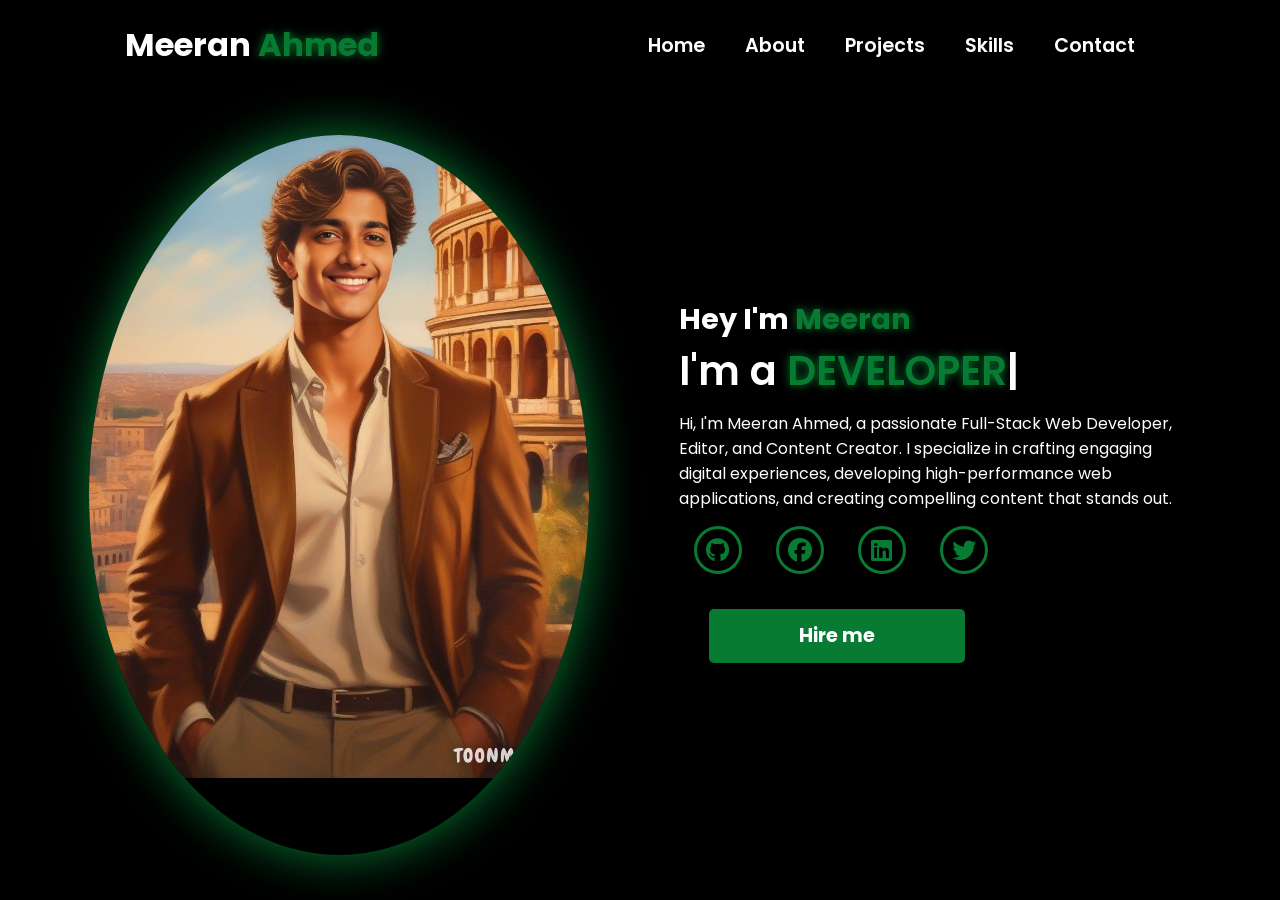
==== index.html @ 53e5dc2f "Add files via upload" ====
<!DOCTYPE html>
<html lang="en">
<head>
    <meta charset="UTF-8">
    <meta name="viewport" content="width=device-width, initial-scale=1.0">
    <link rel="stylesheet" href="https://cdnjs.cloudflare.com/ajax/libs/font-awesome/6.5.1/css/all.min.css">
    <link rel="stylesheet" href="https://unpkg.com/aos@next/dist/aos.css" />
    <link rel="stylesheet" href="styles.css">
    <title>Meeran's Portfolio</title>
    <style>
        .hamburg {
            display: none;
            cursor: pointer;
        }
        .dropdown {
            display: none;
        }
        @media screen and (max-width: 768px) {
            .links {
                display: none;
            }
            .hamburg {
                display: block;
            }
            .dropdown {
                display: none;
                position: absolute;
                top: 60px;
                right: 0;
                background: white;
                width: 100%;
                box-shadow: 0 4px 6px rgba(0,0,0,0.1);
            }
            .dropdown.active {
                display: block;
            }
            .dropdown .links {
                display: flex;
                flex-direction: column;
                text-align: center;
            }
            .dropdown .links a {
                padding: 10px;
                border-bottom: 1px solid #ddd;
            }
        }
    </style>
</head>
<body>
    <nav>
        <div class="nav-container">
            <div class="logo" data-aos="zoom-in" data-aos-duration="1500">
                Meeran <span>Ahmed</span>
            </div>
            <div class="links">
                <div class="link" data-aos="fade-up" data-aos-duration="1500" data-aos-delay="100"><a href="index.html">Home</a></div>
                <div class="link" data-aos="fade-up" data-aos-duration="1500" data-aos-delay="200"><a href="about.html">About</a></div>
                <div class="link" data-aos="fade-up" data-aos-duration="1500" data-aos-delay="300"><a href="projects.html">Projects</a></div>
                <div class="link" data-aos="fade-up" data-aos-duration="1500" data-aos-delay="400"><a href="skills.html">Skills</a></div>
                <div class="link" data-aos="fade-up" data-aos-duration="1500" data-aos-delay="500"><a href="contact.html">Contact</a></div>
            </div>
            <i class="fa-solid fa-bars hamburg" onclick="toggleMenu()"></i>
        </div>
        <div class="dropdown" id="dropdownMenu">
            <div class="links">
                <a href="index.html">Home</a>
                <a href="about.html">About</a>
                <a href="skills.html">Skills</a>
                <a href="projects.html">Projects</a>
                <a href="contact.html">Contact</a>
                <i class="fa-solid fa-xmark cancel" onclick="toggleMenu()"></i>
            </div>
        </div>
    </nav>
    <section>
        <div class="main-container">
            <div class="image" data-aos="zoom-out" data-aos-duration="3000">
                <img src="main.jpg" alt="">
            </div>
            <div class="content">
                <h1 data-aos="fade-left" data-aos-duration="1500" data-aos-delay="700">Hey I'm <span>Meeran</span></h1>
                <div class="typewriter" data-aos="fade-right" data-aos-duration="1500" data-aos-delay="900">I'm a <span class="typewriter-text"></span><label for="">|</label></div>
                <p data-aos="flip-down" data-aos-duration="1500" data-aos-delay="1100">Hi, I'm Meeran Ahmed, a passionate Full-Stack Web Developer, Editor, and Content Creator. I specialize in crafting engaging digital experiences, developing high-performance web applications, and creating compelling content that stands out.</p>
                <div class="social-links">
                    <a href="https://github.com/meeran-ahmed" data-aos="fade-up" data-aos-duration="1500" data-aos-delay="1300"><i class="fa-brands fa-github"></i></a>
                    <a href="https://www.facebook.com/profile.php?id=100082926873454" data-aos="fade-up" data-aos-duration="1500" data-aos-delay="1400"><i class="fa-brands fa-facebook"></i></a>
                    <a href="https://www.linkedin.com/in/meeran-ahmed-r-6748bb286?utm_source=share&utm_campaign=share_via&utm_content=profile&utm_medium=android_app" data-aos="fade-up" data-aos-duration="1500" data-aos-delay="1500"><i class="fa-brands fa-linkedin"></i></a>
                    <a href="http://x.com/meeranahmed17" data-aos="fade-up" data-aos-duration="1500" data-aos-delay="1600"><i class="fa-brands fa-twitter"></i></a>
                </div>
                <div class="btn" data-aos="zoom-in" data-aos-duration="1500" data-aos-delay="1800">
                   <a href="contact.html"><button>Hire me</button></a>
                </div>
            </div>
        </div>
    </section>
    <script src="https://unpkg.com/aos@next/dist/aos.js"></script>
    <script>
      AOS.init({offset:0});
    </script>
    <script>
        function toggleMenu() {
            const menu = document.getElementById('dropdownMenu');
            menu.classList.toggle('active');
        }
    </script>
    <script src="script.js"></script>
</body>
</html>
---- styles.css ----
@import url('https://fonts.googleapis.com/css2?family=Poppins:wght@100;200;300;400;500;600&display=swap');
*{
    padding: 0;
    margin: 0;
    font-family: 'Poppins', sans-serif;
    box-sizing: border-box;
}
body{
    width: 100%;
    height: 100vh;
    overflow: hidden;
    background-color: black;
}
nav{
    width: 100%;
    height: 10vh;
    position: sticky;
}
.nav-container{
    width: 100%;
    height: 100%;
    display: flex;
    justify-content: space-around;
    align-items: center;
}
.logo{
    color: white;
    font-size: 2rem;
    font-weight: bold;
}
.logo span{
    color: #077b32;
    text-shadow: 0 0 10px #077b32;
}
.hamburg,
.cancel{
    cursor: pointer;
    position: absolute;
    right: 15px;
    top: 10px;
    color: white;
    display: none;
    font-size: clamp(2.5rem, 0.5rem + 5vw, 3rem);
}
.nav-container .links{
    display: flex;
}
.nav-container .links a{
    position: relative;
    font-size: 1.2rem;
    color: white;
    margin: 0 20px;
    text-decoration: none;
    font-weight: 550;
    transition: 0.3s linear;
}
.nav-container .links a::before{
    position: absolute;
    content: "";
    bottom: -3px;
    left: 0;
    width: 0%;
    height: 3px;
    background-color: #077b32;
    transition: 0.2s linear;
}
.nav-container .links a:hover::before{
    width: 100%;
}
.nav-container .links a:hover{
    color: #077b32;
}
.dropdown{
    z-index: 100;
    position: absolute;
    top: 0;
    transform: translateY(-500px);
    width: 100%;
    height: auto;
    backdrop-filter: blur(4px) brightness(40%);
    box-shadow:  0 0 20px black;
    transition: 0.2s linear;
}
.dropdown .links a{
    display: flex;
    color: white;
    text-decoration: none;
    justify-content: center;
    padding: 15px 0;
    align-items: center;
    transition: 0.2s linear;
}
.dropdown .links a:hover{
    background-color: #077b32;
}
section{
    width: 100%;
    height: 90vh;
}
.main-container{
    width: 100%;
    height: 100%;
    display: flex;
    justify-content: space-evenly;
    align-items: center;
}
.main-container .image{
    width: 500px;
    height: 80vh;
    border-radius: 100%;
    overflow: hidden;
    box-shadow: 0 0 50px #077b32;
}
.main-container .image img{
    width: 100%;
}
.main-container .image:hover{
    animation: animate 1.5s ease-in-out infinite;
}
@keyframes animate {
    0%{
        scale: 1;
    }
    50%{
        scale: 1.05;
    }
    100%{
        scale: 1;
    }
}
.main-container .content{
    color: white;
    width: 40%;
    min-height: 100px;
}
.content h1{
    font-size: clamp(1rem, 1rem + 5vw, 1.8rem);
}
.content h1 span{
    color: #077b32;
    text-shadow: 0  0 10px #077b32;
}
.content .typewriter{
    font-size: clamp(1rem, 1rem + 5vw, 2.5rem);
    font-weight: 600;
}
.content .typewriter-text{
    color: #077b32;
    text-shadow: 0 0 10px #077b32;
}
.content p{
    font-size: clamp(0.4rem , 0.2rem + 9vw, 1rem);
    margin: 10px 0;
}
.social-links i{
    display: inline-flex;
    justify-content: center;
    align-items: center;
    width: 3rem;
    height: 3rem;
    background-color: transparent;
    border: 0.2rem solid #077b32;
    border-radius: 50%;
    color: #077b32;
    margin: 5px 15px;
    font-size: 1.5rem;
    transition: 0.2s linear;
}
.social-links i:hover{
    scale: 1.3;
    color: black;
    background-color: #077b32;
    filter: drop-shadow(0 0 10px #077b32);
}
.content button{
    width: 50%;
    height: 6vh;
    margin: 30px;
    background-color: #077b32;
    color: white;
    border: none;
    outline: none;
    font-size: 120%;
    font-weight: 700;
    border-radius: 5px;
    transition: 0.2s linear;
}
.content button:hover{
    scale: 1.1;
    color: #077b32;
    border: 2px solid #077b32;
    background-color: transparent;
    font-weight: 700;
    box-shadow: 0 0 40px #077b32;
}
@media (max-width:884px) {
    nav .logo{
        position: absolute;
        top: 16px;
        left: 15px;
        font-size: 1.5rem;
    }
    .main-container {
        display: flex;
        flex-direction: column;
    }
    .nav-container .links{
        display: none;
    }
    .hamburg,
    .cancel{
        display: block;
    }
    .main-container .content{
        width: 80%;
    }
    .social-links i{
        width: 2.5rem;
        height: 2.5rem;
        font-size: 1.5rem;
    }
    .main-container .image{
        z-index: -1;
        width: 50%;
        height: 60%;
    }
}
@media (max-width:440px){
    .main-container .image{
        width: 50%;
        height: 60%;
        margin-bottom: 0px;
    }
    .main-container .content{
        width: 80%;
    }
    .main-container button{
        margin-top: 15px;
    }
}
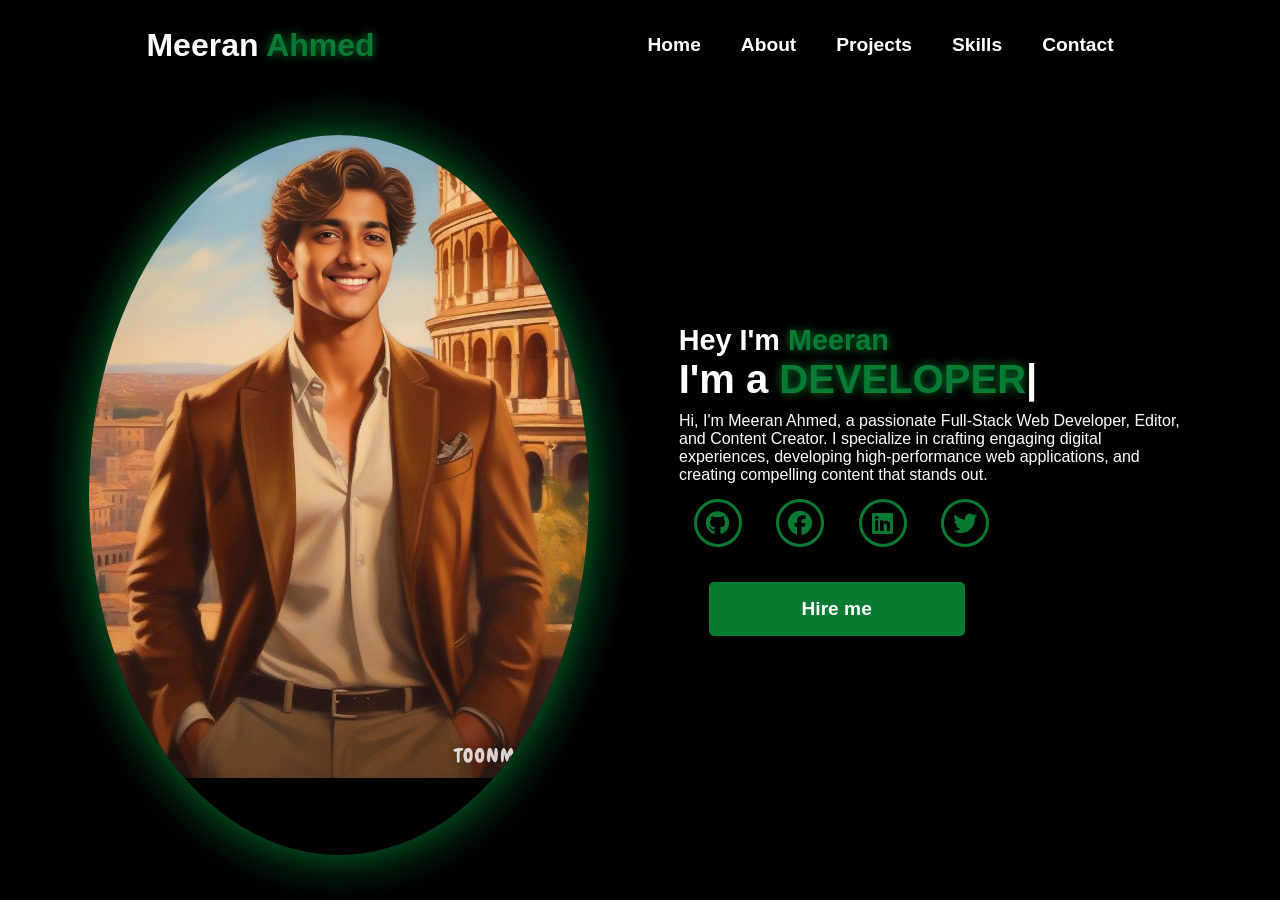
==== commit f2e7597c: "index.html" ====
--- a/index.html
+++ b/index.html
@@ -8,20 +8,25 @@
     <link rel="stylesheet" href="styles.css">
     <title>Meeran's Portfolio</title>
     <style>
+        /* Hamburg Menu */
         .hamburg {
             display: none;
             cursor: pointer;
         }
+
         .dropdown {
             display: none;
         }
+
         @media screen and (max-width: 768px) {
             .links {
                 display: none;
             }
+
             .hamburg {
                 display: block;
             }
+
             .dropdown {
                 display: none;
                 position: absolute;
@@ -31,17 +36,293 @@
                 width: 100%;
                 box-shadow: 0 4px 6px rgba(0,0,0,0.1);
             }
+
             .dropdown.active {
                 display: block;
             }
+
             .dropdown .links {
                 display: flex;
                 flex-direction: column;
                 text-align: center;
             }
+
             .dropdown .links a {
                 padding: 10px;
                 border-bottom: 1px solid #ddd;
+            }
+        }
+
+        /* Custom Styles */
+        * {
+            padding: 0;
+            margin: 0;
+            font-family: 'Poppins', sans-serif;
+            box-sizing: border-box;
+        }
+
+        body {
+            width: 100%;
+            height: 100vh;
+            overflow: hidden;
+            background-color: black;
+        }
+
+        nav {
+            width: 100%;
+            height: 10vh;
+            position: sticky;
+        }
+
+        .nav-container {
+            width: 100%;
+            height: 100%;
+            display: flex;
+            justify-content: space-around;
+            align-items: center;
+            padding: 0 20px;
+        }
+
+        .logo {
+            color: white;
+            font-size: 2rem;
+            font-weight: bold;
+        }
+
+        .logo span {
+            color: #077b32;
+            text-shadow: 0 0 10px #077b32;
+        }
+
+        .hamburg,
+        .cancel {
+            cursor: pointer;
+            position: absolute;
+            right: 15px;
+            top: 10px;
+            color: white;
+            display: none;
+            font-size: clamp(2.5rem, 0.5rem + 5vw, 3rem);
+        }
+
+        .nav-container .links {
+            display: flex;
+        }
+
+        .nav-container .links a {
+            position: relative;
+            font-size: 1.2rem;
+            color: white;
+            margin: 0 20px;
+            text-decoration: none;
+            font-weight: 550;
+            transition: 0.3s linear;
+        }
+
+        .nav-container .links a:hover {
+            color: #077b32;
+        }
+
+        /* Mobile Menu CSS */
+        @media (max-width: 884px) {
+            .nav-container .links {
+                display: none;
+                width: 100%;
+                text-align: center;
+                flex-direction: column;
+            }
+
+            .nav-container .links.active {
+                display: flex;
+            }
+
+            .hamburg {
+                display: block;
+            }
+
+            .cancel {
+                display: none;
+            }
+
+            .cancel.active {
+                display: block;
+            }
+
+            .hamburg.active {
+                display: none;
+            }
+        }
+
+        section {
+            width: 100%;
+            height: 90vh;
+        }
+
+        .main-container {
+            width: 100%;
+            height: 100%;
+            display: flex;
+            justify-content: space-evenly;
+            align-items: center;
+        }
+
+        .main-container .image {
+            width: 500px;
+            height: 80vh;
+            border-radius: 100%;
+            overflow: hidden;
+            box-shadow: 0 0 50px #077b32;
+        }
+
+        .main-container .image img {
+            width: 100%;
+        }
+
+        .main-container .image:hover {
+            animation: animate 1.5s ease-in-out infinite;
+        }
+
+        @keyframes animate {
+            0% {
+                scale: 1;
+            }
+
+            50% {
+                scale: 1.05;
+            }
+
+            100% {
+                scale: 1;
+            }
+        }
+
+        .main-container .content {
+            color: white;
+            width: 40%;
+            min-height: 100px;
+        }
+
+        .content h1 {
+            font-size: clamp(1rem, 1rem + 5vw, 1.8rem);
+        }
+
+        .content h1 span {
+            color: #077b32;
+            text-shadow: 0 0 10px #077b32;
+        }
+
+        .content .typewriter {
+            font-size: clamp(1rem, 1rem + 5vw, 2.5rem);
+            font-weight: 600;
+        }
+
+        .content .typewriter-text {
+            color: #077b32;
+            text-shadow: 0 0 10px #077b32;
+        }
+
+        .content p {
+            font-size: clamp(0.4rem, 0.2rem + 9vw, 1rem);
+            margin: 10px 0;
+        }
+
+        .social-links i {
+            display: inline-flex;
+            justify-content: center;
+            align-items: center;
+            width: 3rem;
+            height: 3rem;
+            background-color: transparent;
+            border: 0.2rem solid #077b32;
+            border-radius: 50%;
+            color: #077b32;
+            margin: 5px 15px;
+            font-size: 1.5rem;
+            transition: 0.2s linear;
+        }
+
+        .social-links i:hover {
+            scale: 1.3;
+            color: black;
+            background-color: #077b32;
+            filter: drop-shadow(0 0 10px #077b32);
+        }
+
+        .content button {
+            width: 50%;
+            height: 6vh;
+            margin: 30px;
+            background-color: #077b32;
+            color: white;
+            border: none;
+            outline: none;
+            font-size: 120%;
+            font-weight: 700;
+            border-radius: 5px;
+            transition: 0.2s linear;
+        }
+
+        .content button:hover {
+            scale: 1.1;
+            color: #077b32;
+            border: 2px solid #077b32;
+            background-color: transparent;
+            font-weight: 700;
+            box-shadow: 0 0 40px #077b32;
+        }
+
+        @media (max-width: 884px) {
+            nav .logo {
+                position: absolute;
+                top: 16px;
+                left: 15px;
+                font-size: 1.5rem;
+            }
+
+            .main-container {
+                display: flex;
+                flex-direction: column;
+            }
+
+            .nav-container .links {
+                display: none;
+            }
+
+            .hamburg,
+            .cancel {
+                display: block;
+            }
+
+            .main-container .content {
+                width: 80%;
+            }
+
+            .social-links i {
+                width: 2.5rem;
+                height: 2.5rem;
+                font-size: 1.5rem;
+            }
+
+            .main-container .image {
+                z-index: -1;
+                width: 50%;
+                height: 60%;
+            }
+        }
+
+        @media (max-width: 440px) {
+            .main-container .image {
+                width: 50%;
+                height: 60%;
+                margin-bottom: 0px;
+            }
+
+            .main-container .content {
+                width: 80%;
+            }
+
+            .main-container button {
+                margin-top: 15px;
             }
         }
     </style>
@@ -72,6 +353,7 @@
             </div>
         </div>
     </nav>
+
     <section>
         <div class="main-container">
             <div class="image" data-aos="zoom-out" data-aos-duration="3000">
@@ -93,16 +375,19 @@
             </div>
         </div>
     </section>
+
     <script src="https://unpkg.com/aos@next/dist/aos.js"></script>
     <script>
       AOS.init({offset:0});
     </script>
+
     <script>
         function toggleMenu() {
             const menu = document.getElementById('dropdownMenu');
             menu.classList.toggle('active');
         }
     </script>
+
     <script src="script.js"></script>
 </body>
 </html>
--- a/styles.css
+++ b/styles.css
@@ -1,37 +1,43 @@
-@import url('https://fonts.googleapis.com/css2?family=Poppins:wght@100;200;300;400;500;600&display=swap');
 *{
     padding: 0;
     margin: 0;
     font-family: 'Poppins', sans-serif;
     box-sizing: border-box;
 }
+
 body{
     width: 100%;
     height: 100vh;
     overflow: hidden;
     background-color: black;
 }
+
 nav{
     width: 100%;
     height: 10vh;
     position: sticky;
 }
+
 .nav-container{
     width: 100%;
     height: 100%;
     display: flex;
     justify-content: space-around;
     align-items: center;
-}
+    padding: 0 20px;
+}
+
 .logo{
     color: white;
     font-size: 2rem;
     font-weight: bold;
 }
+
 .logo span{
     color: #077b32;
     text-shadow: 0 0 10px #077b32;
 }
+
 .hamburg,
 .cancel{
     cursor: pointer;
@@ -42,9 +48,11 @@
     display: none;
     font-size: clamp(2.5rem, 0.5rem + 5vw, 3rem);
 }
+
 .nav-container .links{
     display: flex;
 }
+
 .nav-container .links a{
     position: relative;
     font-size: 1.2rem;
@@ -54,49 +62,46 @@
     font-weight: 550;
     transition: 0.3s linear;
 }
-.nav-container .links a::before{
-    position: absolute;
-    content: "";
-    bottom: -3px;
-    left: 0;
-    width: 0%;
-    height: 3px;
-    background-color: #077b32;
-    transition: 0.2s linear;
-}
-.nav-container .links a:hover::before{
-    width: 100%;
-}
+
 .nav-container .links a:hover{
     color: #077b32;
 }
-.dropdown{
-    z-index: 100;
-    position: absolute;
-    top: 0;
-    transform: translateY(-500px);
-    width: 100%;
-    height: auto;
-    backdrop-filter: blur(4px) brightness(40%);
-    box-shadow:  0 0 20px black;
-    transition: 0.2s linear;
-}
-.dropdown .links a{
-    display: flex;
-    color: white;
-    text-decoration: none;
-    justify-content: center;
-    padding: 15px 0;
-    align-items: center;
-    transition: 0.2s linear;
-}
-.dropdown .links a:hover{
-    background-color: #077b32;
-}
+
+/* Mobile Menu CSS */
+@media (max-width: 884px) {
+    .nav-container .links {
+        display: none;
+        width: 100%;
+        text-align: center;
+        flex-direction: column;
+    }
+
+    .nav-container .links.active {
+        display: flex;
+    }
+
+    .hamburg {
+        display: block;
+    }
+
+    .cancel {
+        display: none;
+    }
+
+    .cancel.active {
+        display: block;
+    }
+
+    .hamburg.active {
+        display: none;
+    }
+}
+
 section{
     width: 100%;
     height: 90vh;
 }
+
 .main-container{
     width: 100%;
     height: 100%;
@@ -104,6 +109,7 @@
     justify-content: space-evenly;
     align-items: center;
 }
+
 .main-container .image{
     width: 500px;
     height: 80vh;
@@ -111,47 +117,59 @@
     overflow: hidden;
     box-shadow: 0 0 50px #077b32;
 }
+
 .main-container .image img{
     width: 100%;
 }
+
 .main-container .image:hover{
     animation: animate 1.5s ease-in-out infinite;
 }
+
 @keyframes animate {
     0%{
         scale: 1;
     }
+
     50%{
         scale: 1.05;
     }
+
     100%{
         scale: 1;
     }
 }
+
 .main-container .content{
     color: white;
     width: 40%;
     min-height: 100px;
 }
+
 .content h1{
     font-size: clamp(1rem, 1rem + 5vw, 1.8rem);
 }
+
 .content h1 span{
     color: #077b32;
-    text-shadow: 0  0 10px #077b32;
-}
+    text-shadow: 0 0 10px #077b32;
+}
+
 .content .typewriter{
     font-size: clamp(1rem, 1rem + 5vw, 2.5rem);
     font-weight: 600;
 }
+
 .content .typewriter-text{
     color: #077b32;
     text-shadow: 0 0 10px #077b32;
 }
+
 .content p{
     font-size: clamp(0.4rem , 0.2rem + 9vw, 1rem);
     margin: 10px 0;
 }
+
 .social-links i{
     display: inline-flex;
     justify-content: center;
@@ -166,12 +184,14 @@
     font-size: 1.5rem;
     transition: 0.2s linear;
 }
+
 .social-links i:hover{
     scale: 1.3;
     color: black;
     background-color: #077b32;
     filter: drop-shadow(0 0 10px #077b32);
 }
+
 .content button{
     width: 50%;
     height: 6vh;
@@ -185,6 +205,7 @@
     border-radius: 5px;
     transition: 0.2s linear;
 }
+
 .content button:hover{
     scale: 1.1;
     color: #077b32;
@@ -193,6 +214,7 @@
     font-weight: 700;
     box-shadow: 0 0 40px #077b32;
 }
+
 @media (max-width:884px) {
     nav .logo{
         position: absolute;
@@ -200,41 +222,50 @@
         left: 15px;
         font-size: 1.5rem;
     }
+
     .main-container {
         display: flex;
         flex-direction: column;
     }
+
     .nav-container .links{
         display: none;
     }
+
     .hamburg,
     .cancel{
         display: block;
     }
+
     .main-container .content{
         width: 80%;
     }
+
     .social-links i{
         width: 2.5rem;
         height: 2.5rem;
         font-size: 1.5rem;
     }
+
     .main-container .image{
         z-index: -1;
         width: 50%;
         height: 60%;
     }
 }
+
 @media (max-width:440px){
     .main-container .image{
         width: 50%;
         height: 60%;
         margin-bottom: 0px;
     }
+
     .main-container .content{
         width: 80%;
     }
+
     .main-container button{
         margin-top: 15px;
     }
-}+}
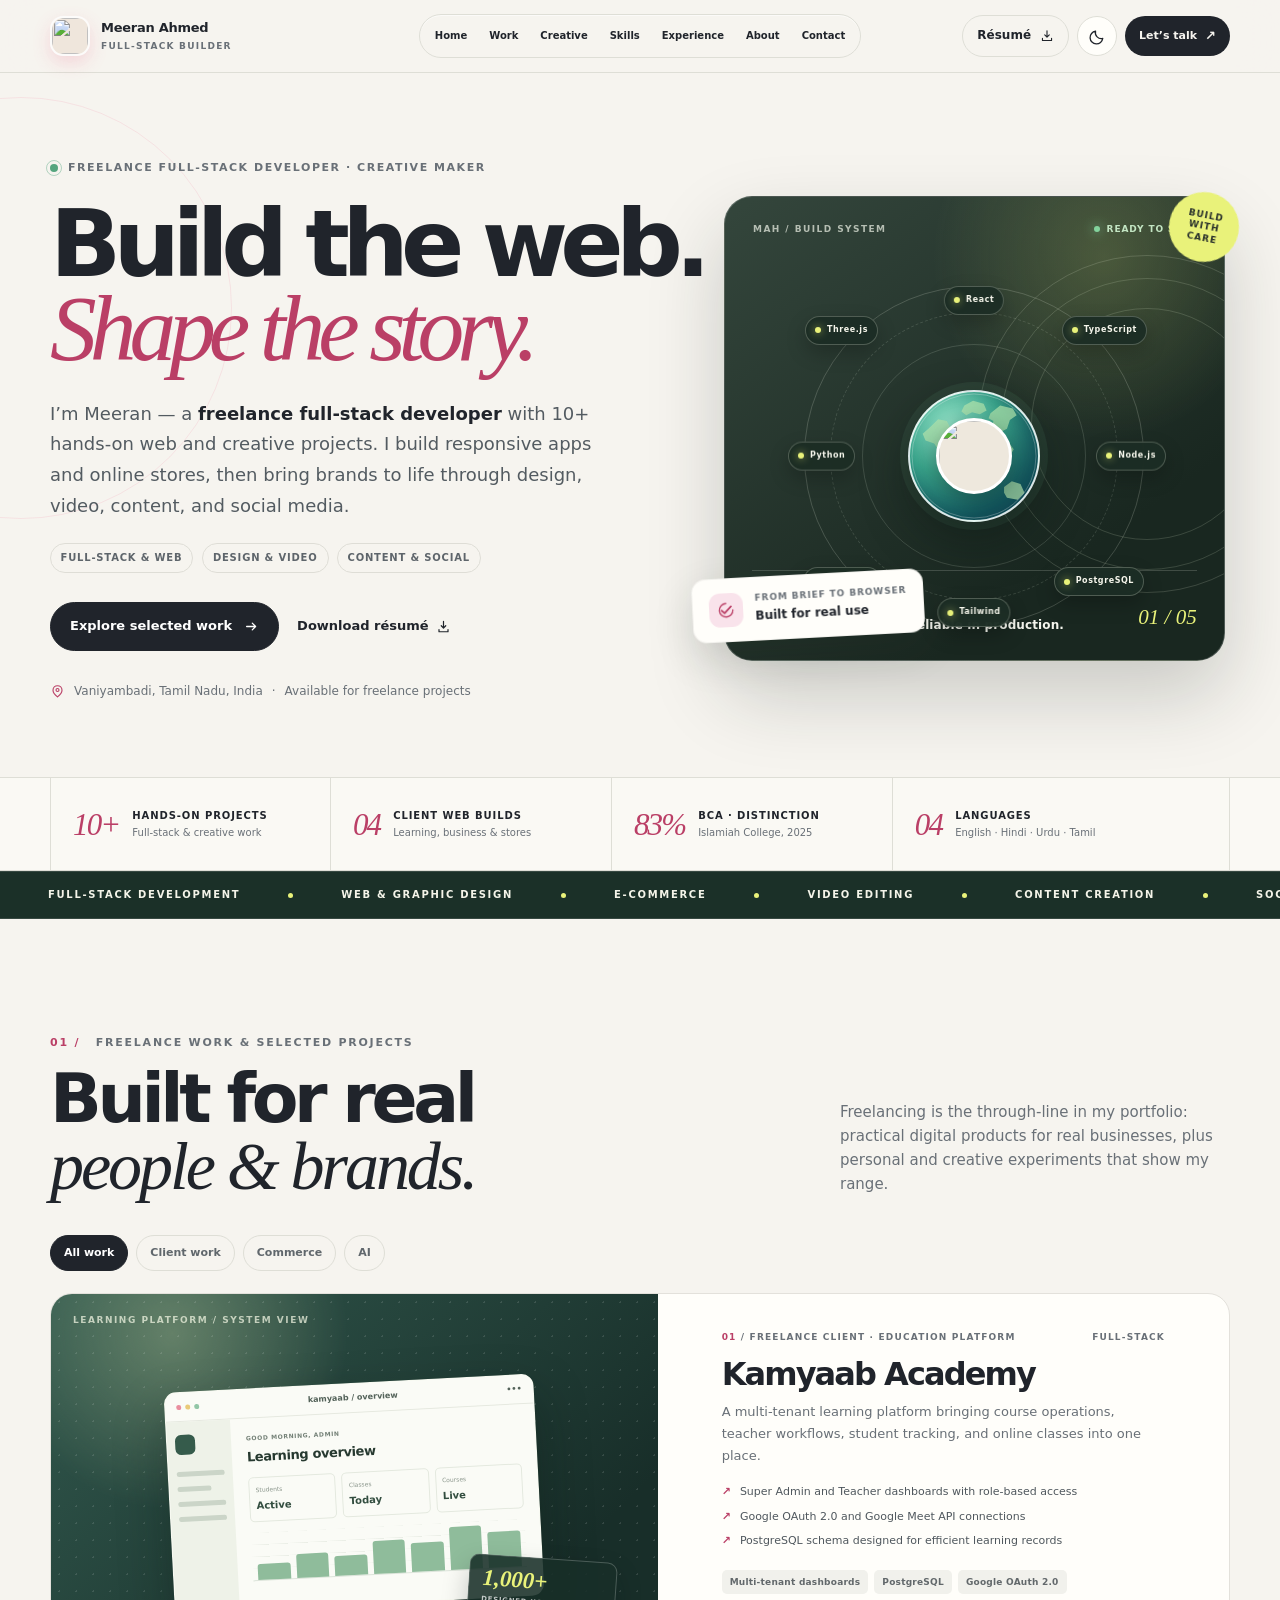
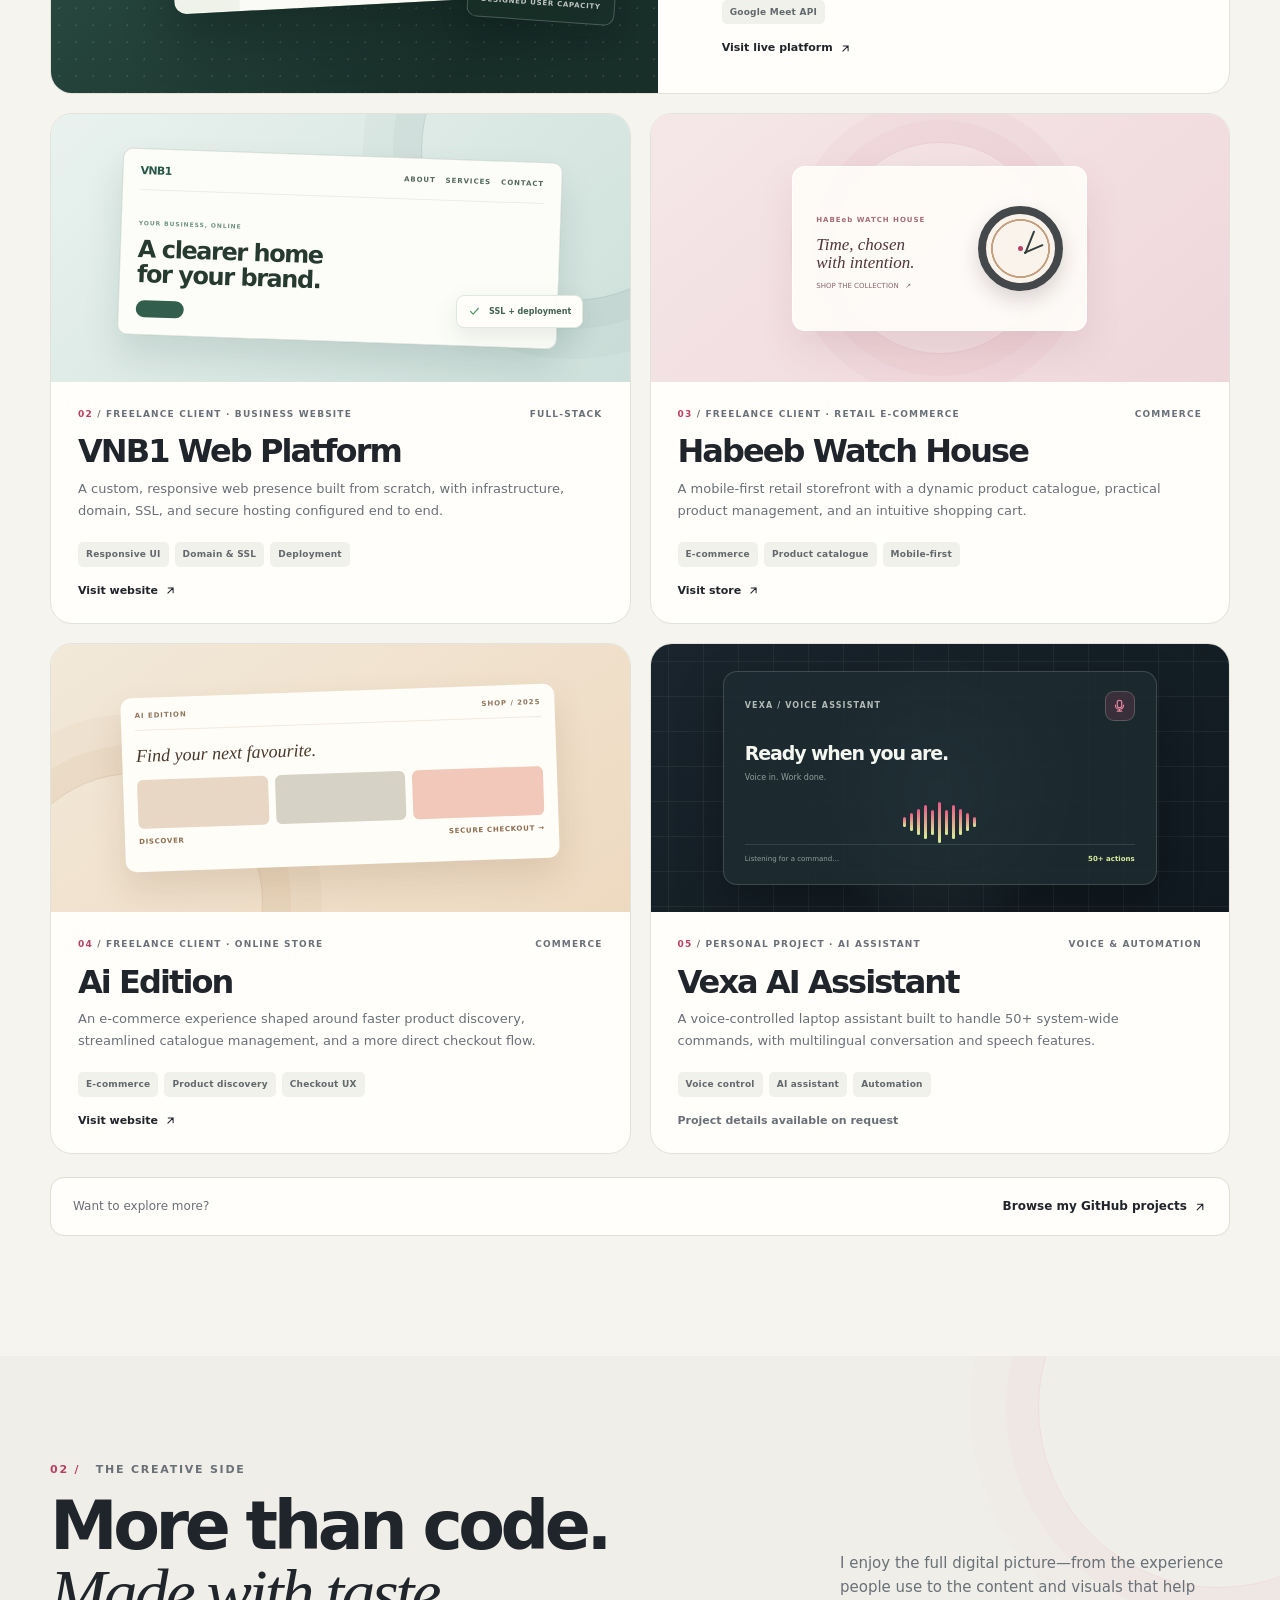
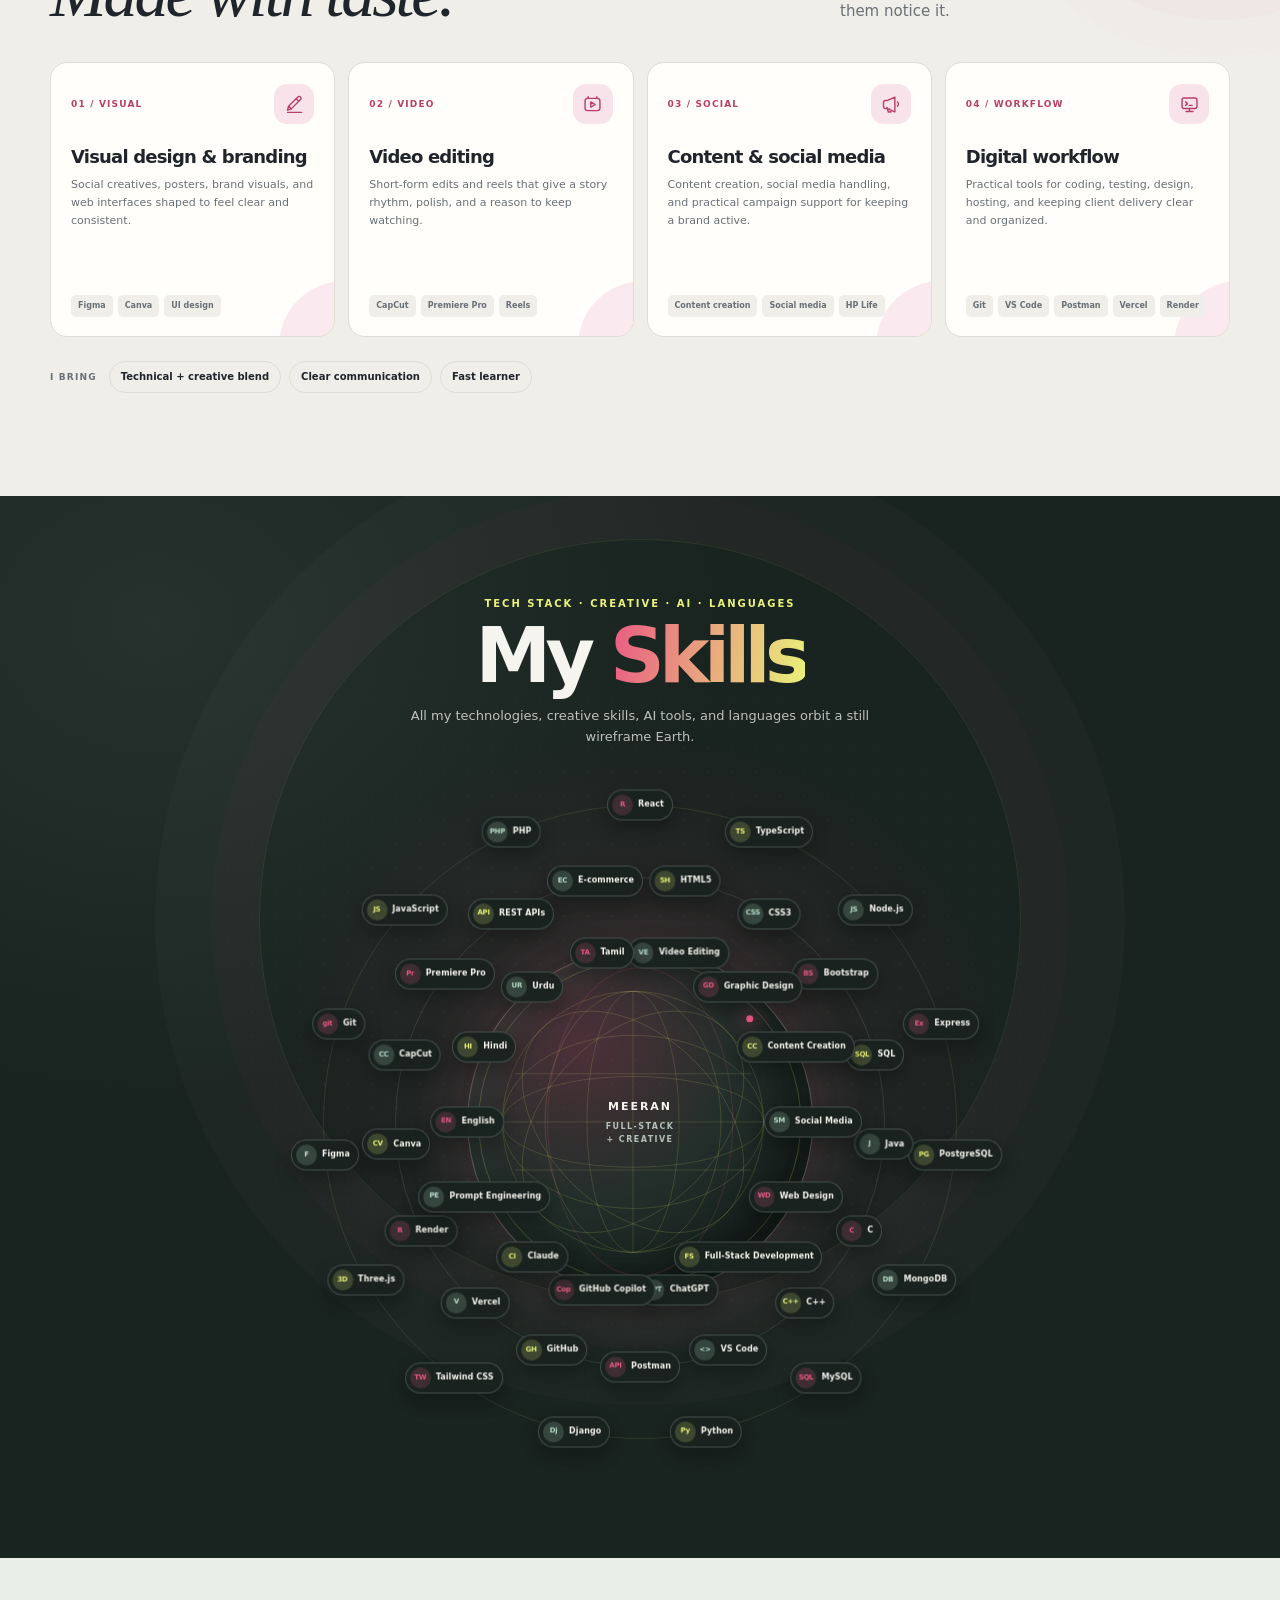
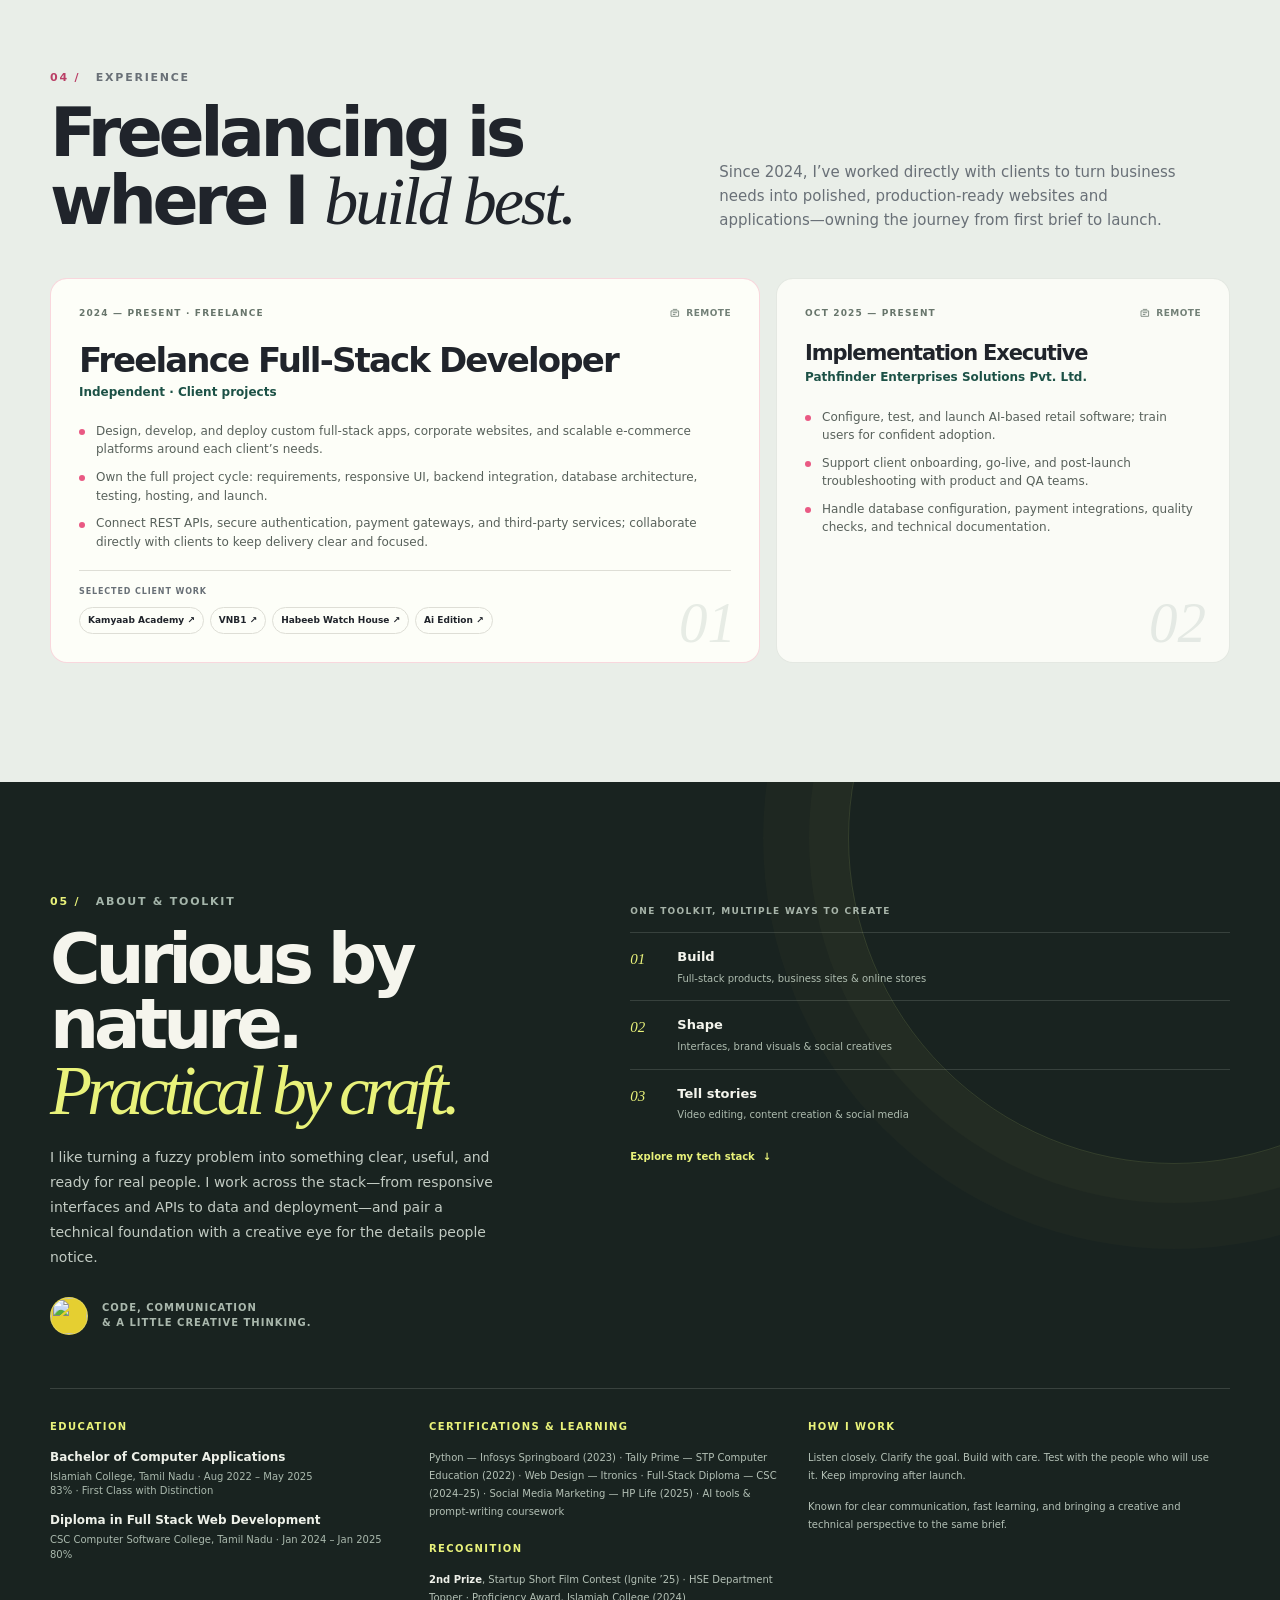
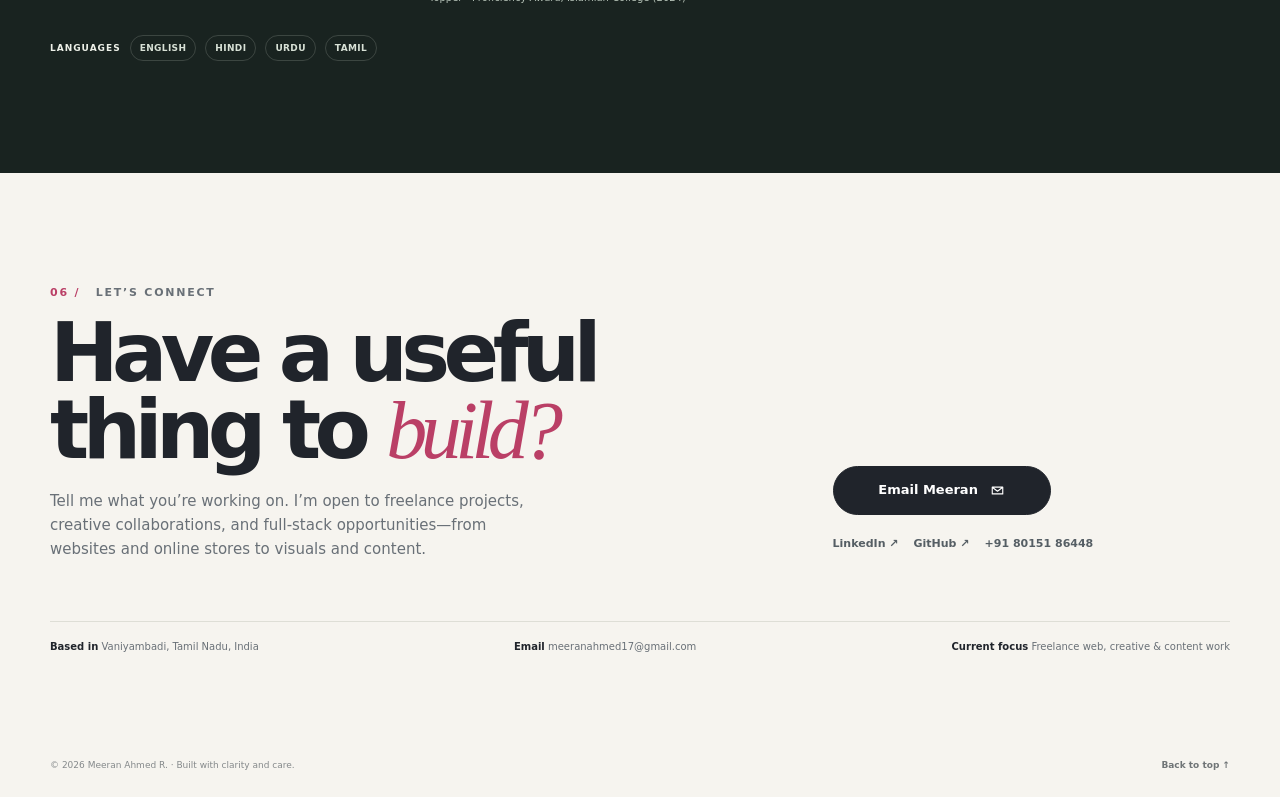
==== commit fdf0c437: "Add files via upload" ====
--- a/index.html
+++ b/index.html
@@ -1,393 +1,1334 @@
-<!DOCTYPE html>
-<html lang="en">
-<head>
-    <meta charset="UTF-8">
-    <meta name="viewport" content="width=device-width, initial-scale=1.0">
-    <link rel="stylesheet" href="https://cdnjs.cloudflare.com/ajax/libs/font-awesome/6.5.1/css/all.min.css">
-    <link rel="stylesheet" href="https://unpkg.com/aos@next/dist/aos.css" />
-    <link rel="stylesheet" href="styles.css">
-    <title>Meeran's Portfolio</title>
-    <style>
-        /* Hamburg Menu */
-        .hamburg {
-            display: none;
-            cursor: pointer;
-        }
-
-        .dropdown {
-            display: none;
-        }
-
-        @media screen and (max-width: 768px) {
-            .links {
-                display: none;
-            }
-
-            .hamburg {
-                display: block;
-            }
-
-            .dropdown {
-                display: none;
-                position: absolute;
-                top: 60px;
-                right: 0;
-                background: white;
-                width: 100%;
-                box-shadow: 0 4px 6px rgba(0,0,0,0.1);
-            }
-
-            .dropdown.active {
-                display: block;
-            }
-
-            .dropdown .links {
-                display: flex;
-                flex-direction: column;
-                text-align: center;
-            }
-
-            .dropdown .links a {
-                padding: 10px;
-                border-bottom: 1px solid #ddd;
-            }
-        }
-
-        /* Custom Styles */
-        * {
-            padding: 0;
-            margin: 0;
-            font-family: 'Poppins', sans-serif;
-            box-sizing: border-box;
-        }
-
-        body {
-            width: 100%;
-            height: 100vh;
-            overflow: hidden;
-            background-color: black;
-        }
-
-        nav {
-            width: 100%;
-            height: 10vh;
-            position: sticky;
-        }
-
-        .nav-container {
-            width: 100%;
-            height: 100%;
-            display: flex;
-            justify-content: space-around;
-            align-items: center;
-            padding: 0 20px;
-        }
-
-        .logo {
-            color: white;
-            font-size: 2rem;
-            font-weight: bold;
-        }
-
-        .logo span {
-            color: #077b32;
-            text-shadow: 0 0 10px #077b32;
-        }
-
-        .hamburg,
-        .cancel {
-            cursor: pointer;
-            position: absolute;
-            right: 15px;
-            top: 10px;
-            color: white;
-            display: none;
-            font-size: clamp(2.5rem, 0.5rem + 5vw, 3rem);
-        }
-
-        .nav-container .links {
-            display: flex;
-        }
-
-        .nav-container .links a {
-            position: relative;
-            font-size: 1.2rem;
-            color: white;
-            margin: 0 20px;
-            text-decoration: none;
-            font-weight: 550;
-            transition: 0.3s linear;
-        }
-
-        .nav-container .links a:hover {
-            color: #077b32;
-        }
-
-        /* Mobile Menu CSS */
-        @media (max-width: 884px) {
-            .nav-container .links {
-                display: none;
-                width: 100%;
-                text-align: center;
-                flex-direction: column;
-            }
-
-            .nav-container .links.active {
-                display: flex;
-            }
-
-            .hamburg {
-                display: block;
-            }
-
-            .cancel {
-                display: none;
-            }
-
-            .cancel.active {
-                display: block;
-            }
-
-            .hamburg.active {
-                display: none;
-            }
-        }
-
-        section {
-            width: 100%;
-            height: 90vh;
-        }
-
-        .main-container {
-            width: 100%;
-            height: 100%;
-            display: flex;
-            justify-content: space-evenly;
-            align-items: center;
-        }
-
-        .main-container .image {
-            width: 500px;
-            height: 80vh;
-            border-radius: 100%;
-            overflow: hidden;
-            box-shadow: 0 0 50px #077b32;
-        }
-
-        .main-container .image img {
-            width: 100%;
-        }
-
-        .main-container .image:hover {
-            animation: animate 1.5s ease-in-out infinite;
-        }
-
-        @keyframes animate {
-            0% {
-                scale: 1;
-            }
-
-            50% {
-                scale: 1.05;
-            }
-
-            100% {
-                scale: 1;
-            }
-        }
-
-        .main-container .content {
-            color: white;
-            width: 40%;
-            min-height: 100px;
-        }
-
-        .content h1 {
-            font-size: clamp(1rem, 1rem + 5vw, 1.8rem);
-        }
-
-        .content h1 span {
-            color: #077b32;
-            text-shadow: 0 0 10px #077b32;
-        }
-
-        .content .typewriter {
-            font-size: clamp(1rem, 1rem + 5vw, 2.5rem);
-            font-weight: 600;
-        }
-
-        .content .typewriter-text {
-            color: #077b32;
-            text-shadow: 0 0 10px #077b32;
-        }
-
-        .content p {
-            font-size: clamp(0.4rem, 0.2rem + 9vw, 1rem);
-            margin: 10px 0;
-        }
-
-        .social-links i {
-            display: inline-flex;
-            justify-content: center;
-            align-items: center;
-            width: 3rem;
-            height: 3rem;
-            background-color: transparent;
-            border: 0.2rem solid #077b32;
-            border-radius: 50%;
-            color: #077b32;
-            margin: 5px 15px;
-            font-size: 1.5rem;
-            transition: 0.2s linear;
-        }
-
-        .social-links i:hover {
-            scale: 1.3;
-            color: black;
-            background-color: #077b32;
-            filter: drop-shadow(0 0 10px #077b32);
-        }
-
-        .content button {
-            width: 50%;
-            height: 6vh;
-            margin: 30px;
-            background-color: #077b32;
-            color: white;
-            border: none;
-            outline: none;
-            font-size: 120%;
-            font-weight: 700;
-            border-radius: 5px;
-            transition: 0.2s linear;
-        }
-
-        .content button:hover {
-            scale: 1.1;
-            color: #077b32;
-            border: 2px solid #077b32;
-            background-color: transparent;
-            font-weight: 700;
-            box-shadow: 0 0 40px #077b32;
-        }
-
-        @media (max-width: 884px) {
-            nav .logo {
-                position: absolute;
-                top: 16px;
-                left: 15px;
-                font-size: 1.5rem;
-            }
-
-            .main-container {
-                display: flex;
-                flex-direction: column;
-            }
-
-            .nav-container .links {
-                display: none;
-            }
-
-            .hamburg,
-            .cancel {
-                display: block;
-            }
-
-            .main-container .content {
-                width: 80%;
-            }
-
-            .social-links i {
-                width: 2.5rem;
-                height: 2.5rem;
-                font-size: 1.5rem;
-            }
-
-            .main-container .image {
-                z-index: -1;
-                width: 50%;
-                height: 60%;
-            }
-        }
-
-        @media (max-width: 440px) {
-            .main-container .image {
-                width: 50%;
-                height: 60%;
-                margin-bottom: 0px;
-            }
-
-            .main-container .content {
-                width: 80%;
-            }
-
-            .main-container button {
-                margin-top: 15px;
-            }
-        }
-    </style>
-</head>
-<body>
-    <nav>
-        <div class="nav-container">
-            <div class="logo" data-aos="zoom-in" data-aos-duration="1500">
-                Meeran <span>Ahmed</span>
-            </div>
-            <div class="links">
-                <div class="link" data-aos="fade-up" data-aos-duration="1500" data-aos-delay="100"><a href="index.html">Home</a></div>
-                <div class="link" data-aos="fade-up" data-aos-duration="1500" data-aos-delay="200"><a href="about.html">About</a></div>
-                <div class="link" data-aos="fade-up" data-aos-duration="1500" data-aos-delay="300"><a href="projects.html">Projects</a></div>
-                <div class="link" data-aos="fade-up" data-aos-duration="1500" data-aos-delay="400"><a href="skills.html">Skills</a></div>
-                <div class="link" data-aos="fade-up" data-aos-duration="1500" data-aos-delay="500"><a href="contact.html">Contact</a></div>
-            </div>
-            <i class="fa-solid fa-bars hamburg" onclick="toggleMenu()"></i>
-        </div>
-        <div class="dropdown" id="dropdownMenu">
-            <div class="links">
-                <a href="index.html">Home</a>
-                <a href="about.html">About</a>
-                <a href="skills.html">Skills</a>
-                <a href="projects.html">Projects</a>
-                <a href="contact.html">Contact</a>
-                <i class="fa-solid fa-xmark cancel" onclick="toggleMenu()"></i>
-            </div>
-        </div>
-    </nav>
-
-    <section>
-        <div class="main-container">
-            <div class="image" data-aos="zoom-out" data-aos-duration="3000">
-                <img src="main.jpg" alt="">
-            </div>
-            <div class="content">
-                <h1 data-aos="fade-left" data-aos-duration="1500" data-aos-delay="700">Hey I'm <span>Meeran</span></h1>
-                <div class="typewriter" data-aos="fade-right" data-aos-duration="1500" data-aos-delay="900">I'm a <span class="typewriter-text"></span><label for="">|</label></div>
-                <p data-aos="flip-down" data-aos-duration="1500" data-aos-delay="1100">Hi, I'm Meeran Ahmed, a passionate Full-Stack Web Developer, Editor, and Content Creator. I specialize in crafting engaging digital experiences, developing high-performance web applications, and creating compelling content that stands out.</p>
-                <div class="social-links">
-                    <a href="https://github.com/meeran-ahmed" data-aos="fade-up" data-aos-duration="1500" data-aos-delay="1300"><i class="fa-brands fa-github"></i></a>
-                    <a href="https://www.facebook.com/profile.php?id=100082926873454" data-aos="fade-up" data-aos-duration="1500" data-aos-delay="1400"><i class="fa-brands fa-facebook"></i></a>
-                    <a href="https://www.linkedin.com/in/meeran-ahmed-r-6748bb286?utm_source=share&utm_campaign=share_via&utm_content=profile&utm_medium=android_app" data-aos="fade-up" data-aos-duration="1500" data-aos-delay="1500"><i class="fa-brands fa-linkedin"></i></a>
-                    <a href="http://x.com/meeranahmed17" data-aos="fade-up" data-aos-duration="1500" data-aos-delay="1600"><i class="fa-brands fa-twitter"></i></a>
-                </div>
-                <div class="btn" data-aos="zoom-in" data-aos-duration="1500" data-aos-delay="1800">
-                   <a href="contact.html"><button>Hire me</button></a>
-                </div>
-            </div>
-        </div>
-    </section>
-
-    <script src="https://unpkg.com/aos@next/dist/aos.js"></script>
-    <script>
-      AOS.init({offset:0});
-    </script>
-
-    <script>
-        function toggleMenu() {
-            const menu = document.getElementById('dropdownMenu');
-            menu.classList.toggle('active');
-        }
-    </script>
-
-    <script src="script.js"></script>
-</body>
-</html>
+<!doctype html>
+<html lang="en">
+<head>
+  <meta charset="utf-8">
+  <meta name="viewport" content="width=device-width, initial-scale=1">
+  <meta name="theme-color" content="#f6f4ef">
+  <meta name="description" content="Meeran Ahmed R. is a freelance full-stack developer and creative maker building web products, commerce experiences, visual content, and social media work.">
+  <title>Meeran Ahmed R. — Freelance Developer &amp; Creative</title>
+  <link rel="icon" type="image/jpeg" href="assets/meeran-avatar.jpg">
+  <script>
+    (() => {
+      try {
+        const saved = localStorage.getItem('meeran-theme');
+        const prefersDark = window.matchMedia && window.matchMedia('(prefers-color-scheme: dark)').matches;
+        if (saved === 'dark' || (!saved && prefersDark)) document.documentElement.dataset.theme = 'dark';
+        if ('IntersectionObserver' in window && !(window.matchMedia && window.matchMedia('(prefers-reduced-motion: reduce)').matches)) document.documentElement.classList.add('motion-ready');
+      } catch (_) { /* Theme preference storage can be unavailable in private browsing. */ }
+    })();
+  </script>
+  <style>
+    :root {
+      --paper: #f6f4ef;
+      --paper-2: #efeee8;
+      --white: #fffefa;
+      --ink: #20242b;
+      --ink-2: #363d43;
+      --muted: #697077;
+      --line: #deded6;
+      --pink: #e95983;
+      --pink-dark: #ba3f66;
+      --pink-soft: #f9e3eb;
+      --green: #d8eadf;
+      --green-ink: #1c5146;
+      --lime: #e9f27a;
+      --dark: #192320;
+      --dark-2: #23312c;
+      --serif: Georgia, 'Times New Roman', serif;
+      --sans: 'Aptos', 'Segoe UI', system-ui, -apple-system, BlinkMacSystemFont, sans-serif;
+      --max: 1180px;
+      --radius: 22px;
+      --shadow: 0 24px 70px rgba(31, 38, 36, .09);
+    }
+
+    * { box-sizing: border-box; }
+    html { scroll-behavior: smooth; scroll-padding-top: 92px; }
+    body {
+      margin: 0;
+      background: var(--paper);
+      color: var(--ink);
+      font-family: var(--sans);
+      font-size: 16px;
+      line-height: 1.6;
+      -webkit-font-smoothing: antialiased;
+    }
+    body, button, a { -webkit-tap-highlight-color: transparent; }
+    a { color: inherit; }
+    button { font: inherit; }
+    img, svg { max-width: 100%; }
+    ::selection { background: var(--pink); color: white; }
+    .shell { width: min(var(--max), calc(100% - 64px)); margin-inline: auto; }
+    .skip-link {
+      position: fixed; z-index: 100; left: 16px; top: 12px; transform: translateY(-160%);
+      padding: 10px 14px; border-radius: 8px; background: var(--ink); color: white;
+    }
+    .skip-link:focus { transform: translateY(0); }
+    :focus-visible { outline: 3px solid var(--pink); outline-offset: 4px; }
+    .eyebrow {
+      margin: 0; color: var(--muted); font-size: 11px; font-weight: 800; letter-spacing: .16em;
+      line-height: 1.4; text-transform: uppercase;
+    }
+    .eyebrow .num { color: var(--pink-dark); margin-right: 10px; }
+    .serif-accent { font-family: var(--serif); font-weight: 400; font-style: italic; letter-spacing: -.045em; }
+    .section-title {
+      margin: 14px 0 0; font-size: clamp(40px, 6vw, 68px); letter-spacing: -.065em; line-height: .99;
+      font-weight: 720;
+    }
+    .section-lead { max-width: 390px; margin: 0; color: var(--muted); font-size: 15px; }
+    .site-header {
+      position: sticky; z-index: 50; top: 0; background: rgba(246, 244, 239, .9); border-bottom: 1px solid rgba(222, 222, 214, .78);
+      backdrop-filter: blur(16px); -webkit-backdrop-filter: blur(16px);
+    }
+    .header-inner { display: flex; min-height: 78px; align-items: center; justify-content: space-between; gap: 28px; }
+    .brand { display: inline-flex; align-items: center; gap: 11px; text-decoration: none; flex: 0 0 auto; }
+    .brand-mark {
+      display: grid; width: 40px; height: 40px; place-items: center; border-radius: 13px; background: var(--pink); color: white;
+      font-size: 20px; font-weight: 800; letter-spacing: -.08em; box-shadow: 0 7px 18px rgba(233, 89, 131, .2);
+    }
+    .brand-copy { display: grid; line-height: 1.12; }
+    .brand-copy strong { font-size: 13px; font-weight: 800; letter-spacing: -.02em; }
+    .brand-copy small { margin-top: 5px; color: var(--muted); font-size: 9px; font-weight: 800; letter-spacing: .14em; }
+    .nav-links { display: flex; align-items: center; justify-content: center; gap: clamp(19px, 3vw, 38px); margin-left: auto; }
+    .nav-links a {
+      color: #525960; font-size: 13px; font-weight: 650; text-decoration: none; transition: color .2s ease;
+    }
+    .nav-links a:hover { color: var(--pink-dark); }
+    .nav-resume {
+      display: inline-flex; align-items: center; gap: 9px; padding: 10px 14px; border: 1px solid var(--line); border-radius: 999px;
+      color: var(--ink); font-size: 12px; font-weight: 750; text-decoration: none; transition: .2s ease;
+    }
+    .nav-resume:hover { background: var(--ink); color: white; border-color: var(--ink); }
+    .nav-resume svg { width: 14px; height: 14px; }
+    .menu-toggle { display: none; border: 0; background: transparent; color: var(--ink); padding: 8px; cursor: pointer; }
+
+    .hero-section { position: relative; overflow: hidden; padding: 76px 0 55px; }
+    .hero-section::before {
+      content: ''; position: absolute; top: 24px; left: -190px; width: 420px; height: 420px; border: 1px solid rgba(233, 89, 131, .12);
+      border-radius: 50%; pointer-events: none;
+    }
+    .hero-grid { position: relative; display: grid; grid-template-columns: minmax(0, 1.03fr) minmax(380px, .97fr); align-items: center; gap: clamp(48px, 8vw, 105px); }
+    .hero-copy { position: relative; z-index: 2; padding: 10px 0 21px; }
+    .hero-kicker { display: flex; align-items: center; gap: 10px; margin-bottom: 25px; color: var(--muted); font-size: 11px; font-weight: 800; letter-spacing: .14em; text-transform: uppercase; }
+    .status-dot { position: relative; display: inline-block; width: 8px; height: 8px; flex: 0 0 8px; border-radius: 50%; background: #55a57e; }
+    .status-dot::after { content: ''; position: absolute; inset: -4px; border: 1px solid rgba(85, 165, 126, .42); border-radius: 50%; }
+    .hero-title { max-width: 700px; margin: 0; font-size: clamp(58px, 7.3vw, 94px); font-weight: 740; letter-spacing: -.082em; line-height: .9; }
+    .hero-title .line { display: block; white-space: nowrap; }
+    .hero-title em { color: var(--pink-dark); font-family: var(--serif); font-weight: 400; letter-spacing: -.075em; }
+    .hero-intro { max-width: 545px; margin: 28px 0 0; color: #535b61; font-size: clamp(16px, 1.65vw, 18px); line-height: 1.7; }
+    .hero-intro strong { color: var(--ink); font-weight: 720; }
+    .hero-tags { display: flex; flex-wrap: wrap; gap: 8px; margin-top: 22px; }
+    .hero-tags span { padding: 6px 10px; border: 1px solid #deddd6; border-radius: 999px; color: #5e656b; font-size: 10px; font-weight: 750; letter-spacing: .08em; text-transform: uppercase; }
+    .hero-actions { display: flex; flex-wrap: wrap; align-items: center; gap: 18px; margin-top: 29px; }
+    .button-primary {
+      display: inline-flex; align-items: center; justify-content: center; gap: 12px; min-height: 49px; padding: 0 19px; border: 1px solid var(--ink);
+      border-radius: 999px; background: var(--ink); color: white; font-size: 13px; font-weight: 750; text-decoration: none; transition: transform .2s ease, background .2s ease, box-shadow .2s ease;
+    }
+    .button-primary:hover { transform: translateY(-2px); background: var(--pink-dark); border-color: var(--pink-dark); box-shadow: 0 12px 24px rgba(186, 63, 102, .19); }
+    .button-primary svg { width: 15px; height: 15px; transition: transform .2s ease; }
+    .button-primary:hover svg { transform: translateX(3px); }
+    .text-link { display: inline-flex; align-items: center; gap: 7px; color: var(--ink); font-size: 13px; font-weight: 750; text-decoration: none; }
+    .text-link:hover { color: var(--pink-dark); }
+    .text-link svg { width: 15px; height: 15px; }
+    .hero-location { display: flex; align-items: center; gap: 9px; margin-top: 31px; color: var(--muted); font-size: 12px; }
+    .hero-location svg { width: 15px; height: 15px; color: var(--pink-dark); }
+
+    .hero-visual { position: relative; min-height: 495px; isolation: isolate; }
+    .visual-board {
+      position: absolute; inset: 8px 5px 22px 17px; overflow: hidden; border: 1px solid rgba(255,255,255,.2); border-radius: 28px;
+      background: radial-gradient(ellipse at 76% 13%, rgba(233, 242, 122, .19), transparent 32%), linear-gradient(145deg, #34463c, #192720 75%);
+      box-shadow: 0 34px 78px rgba(25, 35, 31, .2);
+    }
+    .visual-board::before { content: ''; position: absolute; inset: 0; opacity: .14; background-image: radial-gradient(rgba(255,255,255,.6) .7px, transparent .7px); background-size: 16px 16px; mask-image: linear-gradient(125deg, #000, transparent 85%); }
+    .visual-ring { position: absolute; z-index: 0; width: 338px; aspect-ratio: 1; right: -92px; top: 58px; border: 1px solid rgba(235, 244, 218, .17); border-radius: 50%; }
+    .visual-ring::before, .visual-ring::after { content: ''; position: absolute; inset: 22px; border: 1px solid rgba(235, 244, 218, .16); border-radius: 50%; }
+    .visual-ring::after { inset: 52px; }
+    .visual-top { position: relative; z-index: 1; display: flex; justify-content: space-between; align-items: center; padding: 25px 28px; color: rgba(242,246,235,.69); font-size: 9px; font-weight: 800; letter-spacing: .16em; }
+    .visual-top .live { display: flex; align-items: center; gap: 7px; color: #c3e5c3; letter-spacing: .1em; }
+    .visual-top .live::before { content: ''; width: 6px; height: 6px; border-radius: 50%; background: #83d39d; box-shadow: 0 0 12px #83d39d; }
+    .visual-center { position: absolute; inset: 89px 0 77px; display: grid; place-items: center; }
+    .orbit { position: relative; width: 295px; height: 295px; border: 1px solid rgba(236,244,226,.19); border-radius: 50%; }
+    .orbit::before, .orbit::after { content: ''; position: absolute; border: 1px solid rgba(236,244,226,.15); border-radius: 50%; }
+    .orbit::before { inset: 25px; }
+    .orbit::after { inset: 57px; }
+    .orbit-core {
+      position: absolute; z-index: 3; top: 50%; left: 50%; display: grid; width: 98px; height: 98px; place-items: center; transform: translate(-50%,-50%);
+      border: 1px solid rgba(255,255,255,.65); border-radius: 29px; background: linear-gradient(145deg, #f4dce1, #ef8ba4); color: #54293b; font-size: 49px; font-weight: 850; letter-spacing: -.13em; box-shadow: 0 18px 48px rgba(8,20,14,.4);
+    }
+    .orbit-core span { transform: translateX(-3px); }
+    .orbit-label { position: absolute; z-index: 4; display: inline-flex; align-items: center; gap: 7px; padding: 9px 11px; border: 1px solid rgba(240,244,230,.2); border-radius: 10px; background: rgba(31,49,39,.92); color: #f1f4e7; font-size: 9px; font-weight: 800; letter-spacing: .13em; box-shadow: 0 9px 23px rgba(0,0,0,.18); }
+    .orbit-label::before { content: ''; width: 6px; height: 6px; border-radius: 50%; background: var(--lime); }
+    .orbit-label.ui { left: -15px; top: 53px; }
+    .orbit-label.api { right: -21px; top: 88px; }
+    .orbit-label.data { right: 10px; bottom: 30px; }
+    .orbit-label.ship { left: -30px; bottom: 57px; }
+    .visual-bottom { position: absolute; z-index: 2; right: 27px; bottom: 25px; left: 27px; display: flex; align-items: end; justify-content: space-between; border-top: 1px solid rgba(238,242,229,.18); padding-top: 15px; }
+    .visual-bottom small { color: rgba(242,246,235,.57); font-size: 9px; font-weight: 750; letter-spacing: .14em; text-transform: uppercase; }
+    .visual-bottom strong { display: block; margin-top: 4px; color: #f4f5ed; font-size: 12px; letter-spacing: .01em; }
+    .visual-index { color: var(--lime); font-family: var(--serif); font-size: 21px; font-style: italic; }
+    .floating-note {
+      position: absolute; z-index: 3; left: -15px; bottom: 45px; display: flex; align-items: center; gap: 12px; padding: 13px 16px; border: 1px solid rgba(32,36,43,.06); border-radius: 14px;
+      background: var(--white); box-shadow: 0 15px 42px rgba(35,42,38,.14); transform: rotate(-3deg);
+    }
+    .note-icon { display: grid; width: 34px; height: 34px; place-items: center; border-radius: 11px; background: var(--pink-soft); color: var(--pink-dark); }
+    .note-icon svg { width: 18px; height: 18px; }
+    .floating-note small { display: block; color: var(--muted); font-size: 9px; font-weight: 750; letter-spacing: .1em; text-transform: uppercase; }
+    .floating-note strong { display: block; margin-top: 2px; font-size: 12px; }
+    .tiny-sticker { position: absolute; top: 4px; right: -9px; z-index: 4; display: grid; width: 70px; height: 70px; place-items: center; transform: rotate(11deg); border-radius: 50%; background: var(--lime); color: #28302b; text-align: center; font-size: 9px; font-weight: 850; letter-spacing: .11em; line-height: 1.25; }
+
+    .proof-strip { position: relative; border-top: 1px solid var(--line); border-bottom: 1px solid var(--line); background: rgba(255,254,250,.45); }
+    .proof-inner { display: grid; grid-template-columns: 1fr 1fr 1fr 1.2fr; }
+    .proof-item { min-height: 92px; display: flex; align-items: center; gap: 13px; padding: 17px 22px; border-right: 1px solid var(--line); }
+    .proof-item:first-child { border-left: 1px solid var(--line); }
+    .proof-num { color: var(--pink-dark); font-family: var(--serif); font-size: 31px; font-style: italic; letter-spacing: -.06em; white-space: nowrap; }
+    .proof-label { display: block; color: var(--ink); font-size: 10px; font-weight: 800; letter-spacing: .09em; line-height: 1.35; text-transform: uppercase; }
+    .proof-note { display: block; margin-top: 4px; color: var(--muted); font-size: 10px; line-height: 1.35; }
+
+    .work-section { padding: 116px 0 120px; }
+    .section-heading { display: flex; align-items: end; justify-content: space-between; gap: 40px; margin-bottom: 35px; }
+    .section-heading .section-lead { padding-bottom: 4px; }
+    .filters { display: flex; flex-wrap: wrap; align-items: center; gap: 8px; margin-bottom: 22px; }
+    .filter-btn { padding: 8px 13px; border: 1px solid var(--line); border-radius: 999px; background: transparent; color: #60676c; cursor: pointer; font-size: 11px; font-weight: 750; transition: .18s ease; }
+    .filter-btn:hover, .filter-btn[aria-pressed="true"] { border-color: var(--ink); background: var(--ink); color: white; }
+    .projects-grid { display: grid; grid-template-columns: repeat(2, minmax(0,1fr)); gap: 19px; align-items: stretch; }
+    .project-card { overflow: hidden; min-width: 0; border: 1px solid #e3e1db; border-radius: var(--radius); background: var(--white); transition: box-shadow .22s ease, transform .22s ease; }
+    .project-card:hover { transform: translateY(-4px); box-shadow: var(--shadow); }
+    .project-card[hidden] { display: none !important; }
+    .project-card.featured { grid-column: 1 / -1; display: grid; grid-template-columns: 1.03fr .97fr; }
+    .project-art { position: relative; overflow: hidden; min-height: 268px; isolation: isolate; }
+    .featured .project-art { min-height: 375px; }
+    .project-content { display: flex; flex-direction: column; align-items: flex-start; padding: 25px 27px 24px; }
+    .featured .project-content { justify-content: center; padding: 36px clamp(28px, 5vw, 66px); }
+    .project-meta { display: flex; width: 100%; align-items: center; justify-content: space-between; gap: 12px; color: var(--muted); font-size: 9px; font-weight: 800; letter-spacing: .13em; text-transform: uppercase; }
+    .project-meta .project-count { color: var(--pink-dark); }
+    .project-title { margin: 13px 0 9px; font-size: clamp(23px, 3vw, 32px); font-weight: 740; letter-spacing: -.06em; line-height: 1.08; }
+    .project-title a { text-decoration: none; text-decoration-color: var(--pink); text-underline-offset: 4px; }
+    .project-title a:hover { color: var(--pink-dark); text-decoration: underline; }
+    .project-description { max-width: 490px; margin: 0; color: var(--muted); font-size: 13px; line-height: 1.7; }
+    .project-points { display: grid; gap: 8px; margin: 17px 0 0; padding: 0; list-style: none; }
+    .project-points li { display: flex; align-items: flex-start; gap: 9px; color: #4f575d; font-size: 11px; line-height: 1.5; }
+    .project-points li::before { content: '↗'; color: var(--pink-dark); font-weight: 800; }
+    .tag-row { display: flex; flex-wrap: wrap; gap: 6px; margin-top: auto; padding-top: 20px; }
+    .tag { padding: 5px 8px; border-radius: 5px; background: #f1f1ec; color: #62686b; font-size: 9px; font-weight: 750; letter-spacing: .025em; }
+    .project-visit { display: inline-flex; align-items: center; gap: 6px; margin-top: 15px; color: var(--ink); font-size: 11px; font-weight: 800; text-decoration: none; }
+    .project-visit:hover { color: var(--pink-dark); }
+    .project-visit svg { width: 13px; height: 13px; }
+    .project-visit.muted { color: var(--muted); cursor: default; }
+
+    /* CSS-drawn project previews: deliberately illustrative, not screenshots. */
+    .art-kamyaab { display: grid; place-items: center; background: radial-gradient(circle at 20% 10%, rgba(228,241,183,.3), transparent 29%), linear-gradient(135deg, #31584d, #182e29 78%); }
+    .art-kamyaab::before { content: ''; position: absolute; inset: 0; opacity: .12; background-image: radial-gradient(#fff 1px, transparent 1px); background-size: 17px 17px; }
+    .art-caption { position: absolute; z-index: 2; top: 19px; left: 22px; color: rgba(242,247,228,.73); font-size: 9px; font-weight: 850; letter-spacing: .17em; text-transform: uppercase; }
+    .dash-window { position: relative; z-index: 1; width: min(78%, 370px); overflow: hidden; border: 1px solid rgba(246,249,238,.62); border-radius: 12px; background: #fafbf6; box-shadow: 0 23px 50px rgba(9,20,17,.34); transform: rotate(-3deg); }
+    .window-bar { display: flex; align-items: center; justify-content: space-between; height: 29px; padding: 0 11px; border-bottom: 1px solid #e6e9e0; color: #536259; font-size: 8px; font-weight: 800; }
+    .window-dots { display: flex; gap: 4px; }
+    .window-dots i { display: block; width: 5px; height: 5px; border-radius: 50%; background: #e98e9f; }
+    .window-dots i:nth-child(2) { background: #e9ca78; }
+    .window-dots i:nth-child(3) { background: #91c6a6; }
+    .dash-body { display: grid; grid-template-columns: 64px 1fr; min-height: 191px; }
+    .dash-side { padding: 13px 8px; background: #eef2e8; }
+    .dash-brand { width: 20px; height: 20px; margin-bottom: 17px; border-radius: 6px; background: #355b4b; }
+    .dash-side i { display: block; height: 5px; margin: 10px 0; border-radius: 5px; background: #cbd5c8; }
+    .dash-side i:nth-child(3) { width: 70%; }
+    .dash-main { padding: 15px 15px 12px; }
+    .dash-greeting { color: #748177; font-size: 6px; font-weight: 800; letter-spacing: .1em; }
+    .dash-heading { margin: 4px 0 10px; color: #263930; font-size: 13px; font-weight: 800; letter-spacing: -.03em; }
+    .dash-stats { display: grid; grid-template-columns: repeat(3, 1fr); gap: 6px; }
+    .dash-stat { padding: 7px 6px; border: 1px solid #e4e9df; border-radius: 5px; }
+    .dash-stat small { display: block; color: #8b968c; font-size: 6px; }
+    .dash-stat b { display: block; margin-top: 3px; color: #324d3f; font-size: 10px; }
+    .dash-chart { display: flex; align-items: end; gap: 6px; height: 48px; margin-top: 11px; padding: 0 5px; border-bottom: 1px solid #dce4da; background: repeating-linear-gradient(to bottom, transparent, transparent 11px, #e9ede5 12px); }
+    .dash-chart i { flex: 1; border-radius: 3px 3px 0 0; background: #8fbc9b; }
+    .dash-chart i:nth-child(1) { height: 33%; }.dash-chart i:nth-child(2) { height: 52%; }.dash-chart i:nth-child(3) { height: 43%; }.dash-chart i:nth-child(4) { height: 70%; }.dash-chart i:nth-child(5) { height: 61%; }.dash-chart i:nth-child(6) { height: 91%; }.dash-chart i:nth-child(7) { height: 76%; }
+    .capacity-bubble { position: absolute; right: 7%; bottom: 18%; z-index: 2; padding: 11px 13px; border: 1px solid rgba(255,255,255,.22); border-radius: 10px; background: rgba(24,47,40,.88); color: white; box-shadow: 0 12px 26px rgba(8,20,16,.22); transform: rotate(4deg); }
+    .capacity-bubble strong { display: block; color: var(--lime); font-family: var(--serif); font-size: 23px; font-style: italic; line-height: 1; }
+    .capacity-bubble span { display: block; margin-top: 5px; color: rgba(255,255,255,.72); font-size: 7px; font-weight: 800; letter-spacing: .1em; text-transform: uppercase; }
+
+    .art-vnb { display: grid; place-items: center; background: linear-gradient(138deg, #e9f2ee, #cee0db); }
+    .art-vnb::before { content: ''; position: absolute; width: 300px; height: 300px; right: -93px; top: -115px; border: 1px solid rgba(30,75,66,.15); border-radius: 50%; box-shadow: 0 0 0 28px rgba(30,75,66,.035), 0 0 0 58px rgba(30,75,66,.03); }
+    .vnb-browser { position: relative; z-index: 1; width: 76%; min-height: 173px; padding: 13px 17px 17px; border: 1px solid rgba(31,73,62,.16); border-radius: 10px; background: #fcfdf8; box-shadow: 0 20px 35px rgba(32,69,60,.13); transform: rotate(2deg); }
+    .vnb-top { display: flex; align-items: center; justify-content: space-between; border-bottom: 1px solid #e9eee7; padding-bottom: 9px; color: #53675e; font-size: 7px; font-weight: 850; letter-spacing: .13em; }
+    .vnb-mark { color: #28574a; font-size: 11px; font-weight: 900; letter-spacing: -.06em; }
+    .vnb-copy { margin-top: 17px; }
+    .vnb-copy small { color: #719386; font-size: 6px; font-weight: 850; letter-spacing: .15em; }
+    .vnb-copy strong { display: block; max-width: 205px; margin-top: 5px; color: #263a32; font-size: clamp(15px, 2vw, 24px); letter-spacing: -.06em; line-height: 1.05; }
+    .vnb-copy i { display: block; width: 48px; height: 17px; margin-top: 12px; border-radius: 99px; background: #315e4d; }
+    .vnb-floating { position: absolute; z-index: 2; right: 8%; bottom: 20%; display: flex; align-items: center; gap: 8px; padding: 9px 11px; border: 1px solid #e1e8e0; border-radius: 8px; background: #fffefa; color: #426154; font-size: 8px; font-weight: 800; box-shadow: 0 9px 24px rgba(39,68,58,.1); }
+    .vnb-floating svg { width: 13px; height: 13px; color: #4b9a6b; }
+
+    .art-watch { display: grid; place-items: center; background: linear-gradient(140deg, #f5e7e8, #efd7dc); }
+    .art-watch::before { content: ''; position: absolute; width: 210px; height: 210px; border: 1px solid rgba(174,76,99,.13); border-radius: 50%; box-shadow: 0 0 0 22px rgba(174,76,99,.04), 0 0 0 44px rgba(174,76,99,.035); }
+    .watch-product { position: relative; z-index: 1; display: flex; width: min(72%, 295px); min-height: 165px; align-items: center; justify-content: space-between; gap: 20px; padding: 20px 23px; border: 1px solid rgba(255,255,255,.75); border-radius: 13px; background: rgba(255,254,250,.88); box-shadow: 0 17px 37px rgba(113,52,68,.1); }
+    .watch-copy small { color: #a66b78; font-size: 7px; font-weight: 850; letter-spacing: .14em; }
+    .watch-copy strong { display: block; margin-top: 7px; color: #50353d; font-family: var(--serif); font-size: 17px; font-weight: 400; font-style: italic; line-height: 1.05; }
+    .watch-copy span { display: block; margin-top: 9px; color: #85666e; font-size: 7px; }
+    .watch-face { position: relative; display: grid; width: 85px; height: 85px; flex: 0 0 85px; place-items: center; border: 8px solid #45484b; border-radius: 50%; background: radial-gradient(circle, #f9f3ec 0 56%, #c6a17f 57% 60%, #f9f3ec 61%); box-shadow: 0 9px 20px rgba(37,31,31,.17); }
+    .watch-face::before { content: ''; position: absolute; top: 15px; left: 38px; width: 2px; height: 25px; border-radius: 2px; background: #343c3c; transform-origin: bottom; transform: rotate(22deg); }
+    .watch-face::after { content: ''; position: absolute; top: 38px; left: 38px; width: 21px; height: 2px; border-radius: 2px; background: #343c3c; transform-origin: left; transform: rotate(-23deg); }
+    .watch-face i { position: absolute; width: 5px; height: 5px; border-radius: 50%; background: var(--pink-dark); }
+
+    .art-edition { display: grid; place-items: center; background: linear-gradient(145deg, #f2e9d9, #eed9c0); }
+    .art-edition::before { content: ''; position: absolute; left: -45px; bottom: -118px; width: 255px; height: 255px; border: 1px solid rgba(151,93,48,.17); border-radius: 50%; box-shadow: 0 0 0 28px rgba(151,93,48,.05), 0 0 0 59px rgba(151,93,48,.035); }
+    .edition-window { position: relative; z-index: 1; width: 75%; min-height: 174px; padding: 13px 14px; border-radius: 11px; background: #fffdf8; box-shadow: 0 17px 34px rgba(104,69,36,.14); transform: rotate(-2deg); }
+    .edition-top { display: flex; justify-content: space-between; border-bottom: 1px solid #f0e9df; padding-bottom: 8px; color: #8f765d; font-size: 7px; font-weight: 850; letter-spacing: .13em; }
+    .edition-title { margin-top: 11px; color: #48382c; font-family: var(--serif); font-size: 18px; font-style: italic; }
+    .edition-products { display: grid; grid-template-columns: repeat(3, 1fr); gap: 7px; margin-top: 9px; }
+    .edition-products span { height: 49px; border-radius: 6px; background: #e9d7c5; }
+    .edition-products span:nth-child(2) { background: #d7d2c6; }.edition-products span:nth-child(3) { background: #f1c8b9; }
+    .edition-checkout { display: flex; justify-content: space-between; margin-top: 8px; color: #8f6d50; font-size: 7px; font-weight: 850; letter-spacing: .1em; }
+
+    .art-vexa { display: grid; place-items: center; background: radial-gradient(circle at 50% 55%, #354a50, transparent 42%), linear-gradient(145deg, #19242c, #101920); }
+    .art-vexa::before { content: ''; position: absolute; inset: 0; opacity: .16; background: linear-gradient(90deg, transparent 49.7%, rgba(235,242,236,.36) 50%, transparent 50.3%), linear-gradient(transparent 49.7%, rgba(235,242,236,.36) 50%, transparent 50.3%); background-size: 35px 35px; }
+    .vexa-console { position: relative; z-index: 1; width: 75%; padding: 19px 21px; border: 1px solid rgba(233,242,235,.16); border-radius: 14px; background: rgba(30,44,50,.86); box-shadow: 0 20px 45px rgba(0,0,0,.26); }
+    .vexa-header { display: flex; align-items: center; justify-content: space-between; color: rgba(235,242,236,.72); font-size: 8px; font-weight: 850; letter-spacing: .14em; }
+    .vexa-icon { display: grid; width: 30px; height: 30px; place-items: center; border: 1px solid rgba(234,242,236,.2); border-radius: 9px; background: rgba(233,89,131,.15); color: #f08ba7; }
+    .vexa-icon svg { width: 15px; height: 15px; }
+    .vexa-title { margin: 17px 0 4px; color: #f4f6f0; font-size: 19px; font-weight: 740; letter-spacing: -.06em; }
+    .vexa-sub { color: rgba(231,240,231,.58); font-size: 8px; }
+    .waveform { display: flex; height: 44px; align-items: center; justify-content: center; gap: 4px; margin-top: 15px; }
+    .waveform i { width: 3px; border-radius: 4px; background: linear-gradient(var(--pink), #d8ef97); }
+    .waveform i:nth-child(1), .waveform i:nth-child(11) { height: 10px; }.waveform i:nth-child(2), .waveform i:nth-child(10) { height: 18px; }.waveform i:nth-child(3), .waveform i:nth-child(9) { height: 26px; }.waveform i:nth-child(4), .waveform i:nth-child(8) { height: 34px; }.waveform i:nth-child(5), .waveform i:nth-child(7) { height: 25px; }.waveform i:nth-child(6) { height: 41px; }
+    .vexa-command { display: flex; justify-content: space-between; padding-top: 9px; border-top: 1px solid rgba(234,242,236,.12); color: rgba(231,240,231,.59); font-size: 7px; }
+    .vexa-command strong { color: #d9ed9c; font-weight: 750; }
+
+    .experience-section { padding: 112px 0 119px; background: #e9eee8; }
+    .experience-head { display: grid; grid-template-columns: 1.1fr .9fr; align-items: end; gap: 45px; margin-bottom: 43px; }
+    .experience-head .section-title { max-width: 620px; }
+    .experience-head .section-lead { max-width: 420px; padding-bottom: 3px; }
+    .experience-grid { display: grid; grid-template-columns: 1fr 1fr; gap: 16px; }
+    .role-card { position: relative; padding: 27px 28px 28px; border: 1px solid rgba(33,59,50,.1); border-radius: 17px; background: rgba(255,255,250,.78); }
+    .role-top { display: flex; align-items: flex-start; justify-content: space-between; gap: 12px; }
+    .role-date { color: #67756b; font-size: 9px; font-weight: 850; letter-spacing: .13em; text-transform: uppercase; }
+    .role-location { display: flex; align-items: center; gap: 5px; color: #728077; font-size: 9px; font-weight: 750; letter-spacing: .05em; text-transform: uppercase; }
+    .role-location svg { width: 12px; height: 12px; }
+    .role-title { margin: 22px 0 3px; font-size: 24px; font-weight: 760; letter-spacing: -.055em; line-height: 1.1; }
+    .role-company { margin: 0; color: var(--green-ink); font-size: 12px; font-weight: 750; }
+    .role-points { display: grid; gap: 9px; margin: 20px 0 0; padding: 0; list-style: none; }
+    .role-points li { position: relative; padding-left: 17px; color: #58615b; font-size: 12px; line-height: 1.55; }
+    .role-points li::before { content: ''; position: absolute; top: .62em; left: 0; width: 6px; height: 6px; border-radius: 50%; background: var(--pink); }
+    .role-index { position: absolute; right: 23px; bottom: 11px; color: rgba(37,82,65,.1); font-family: var(--serif); font-size: 57px; font-style: italic; line-height: 1; }
+
+    .about-section { position: relative; overflow: hidden; padding: 112px 0 112px; background: var(--dark); color: #f5f5ed; }
+    .about-section::before { content: ''; position: absolute; right: -220px; top: -270px; width: 650px; height: 650px; border: 1px solid rgba(233,242,122,.13); border-radius: 50%; box-shadow: 0 0 0 39px rgba(233,242,122,.025), 0 0 0 85px rgba(233,242,122,.02); }
+    .about-section .eyebrow { color: #a4b5aa; }
+    .about-section .eyebrow .num { color: var(--lime); }
+    .about-top { position: relative; display: grid; grid-template-columns: .9fr 1.1fr; gap: clamp(35px, 7vw, 90px); align-items: start; }
+    .about-statement { position: sticky; top: 105px; }
+    .about-statement h2 { max-width: 480px; margin: 18px 0 20px; font-size: clamp(45px, 6vw, 69px); letter-spacing: -.075em; line-height: .95; }
+    .about-statement h2 em { color: var(--lime); font-family: var(--serif); font-weight: 400; }
+    .about-copy { max-width: 460px; margin: 0; color: #c2cbc3; font-size: 14px; line-height: 1.8; }
+    .about-mini { display: flex; align-items: center; gap: 14px; margin-top: 26px; }
+    .about-mini-mark { display: grid; width: 38px; height: 38px; place-items: center; border: 1px solid rgba(232,240,226,.2); border-radius: 50%; color: var(--lime); font-family: var(--serif); font-size: 17px; font-style: italic; }
+    .about-mini-text { color: #aab8ad; font-size: 10px; font-weight: 800; letter-spacing: .1em; line-height: 1.45; text-transform: uppercase; }
+    .skills-area { display: grid; grid-template-columns: 1fr 1fr; gap: 11px; }
+    .skill-card { min-height: 174px; padding: 19px 18px; border: 1px solid rgba(237,244,231,.13); border-radius: 14px; background: rgba(255,255,255,.035); }
+    .skill-card h3 { margin: 0 0 13px; color: #f3f5ea; font-size: 11px; font-weight: 850; letter-spacing: .12em; text-transform: uppercase; }
+    .skill-card p { margin: 0; color: #bac6ba; font-size: 11px; line-height: 1.9; }
+    .skill-card p span { color: #e2e8de; }
+    .credentials { position: relative; display: grid; grid-template-columns: 1fr 1fr 1.15fr; gap: 12px; margin-top: 53px; padding-top: 26px; border-top: 1px solid rgba(237,244,231,.15); }
+    .credential-block { padding: 4px 12px 4px 0; }
+    .credential-block h3 { margin: 0 0 14px; color: var(--lime); font-size: 10px; font-weight: 850; letter-spacing: .14em; text-transform: uppercase; }
+    .credential-entry { margin: 0 0 13px; color: #edf0e8; font-size: 12px; font-weight: 720; line-height: 1.45; }
+    .credential-entry small { display: block; margin-top: 4px; color: #aab9ad; font-size: 10px; font-weight: 500; }
+    .credential-note { margin: 0; color: #b3c0b5; font-size: 10px; line-height: 1.8; }
+    .credential-note strong { color: #eef0e9; font-weight: 700; }
+    .languages-line { position: relative; display: flex; align-items: center; flex-wrap: wrap; gap: 9px; margin-top: 24px; color: #aab9ad; font-size: 10px; font-weight: 750; letter-spacing: .1em; text-transform: uppercase; }
+    .languages-line b { color: #edf0e8; font-size: 9px; }
+    .language-pill { padding: 5px 9px; border: 1px solid rgba(237,244,231,.17); border-radius: 999px; color: #d8e1d6; font-size: 9px; letter-spacing: .04em; }
+
+    .contact-section { position: relative; overflow: hidden; padding: 112px 0 90px; }
+    .contact-section::after { content: none; position: absolute; right: 4%; bottom: -170px; color: rgba(233,89,131,.055); font-size: clamp(270px, 38vw, 520px); font-weight: 900; letter-spacing: -.11em; line-height: .8; pointer-events: none; }
+    .contact-inner { position: relative; z-index: 1; display: grid; grid-template-columns: 1fr .55fr; align-items: end; gap: 60px; }
+    .contact-title { max-width: 760px; margin: 15px 0 20px; font-size: clamp(51px, 7vw, 82px); letter-spacing: -.08em; line-height: .93; }
+    .contact-title em { color: var(--pink-dark); font-family: var(--serif); font-weight: 400; }
+    .contact-lead { max-width: 480px; margin: 0; color: var(--muted); font-size: 15px; }
+    .contact-actions { display: flex; flex-direction: column; align-items: flex-start; gap: 13px; padding: 0 0 8px; }
+    .contact-actions .button-primary { min-width: 218px; }
+    .contact-links { display: flex; flex-wrap: wrap; gap: 15px; margin-top: 7px; }
+    .contact-links a { color: #555e64; font-size: 11px; font-weight: 750; text-decoration: none; text-underline-offset: 4px; }
+    .contact-links a:hover { color: var(--pink-dark); text-decoration: underline; }
+    .contact-meta { display: flex; flex-wrap: wrap; justify-content: space-between; gap: 18px; margin-top: 60px; padding-top: 17px; border-top: 1px solid var(--line); color: var(--muted); font-size: 10px; }
+    .contact-meta strong { color: var(--ink); font-weight: 750; }
+    .site-footer { padding: 13px 0 25px; color: #85898b; font-size: 9px; }
+    .footer-inner { display: flex; justify-content: space-between; gap: 15px; }
+    .footer-inner a { color: #6f7476; font-weight: 750; text-decoration: none; }
+    .footer-inner a:hover { color: var(--pink-dark); }
+
+    @media (max-width: 980px) {
+      .shell { width: min(var(--max), calc(100% - 44px)); }
+      .hero-section { padding-top: 60px; }
+      .hero-grid { grid-template-columns: minmax(0, 1fr) minmax(330px, .82fr); gap: 35px; }
+      .hero-title { font-size: clamp(58px, 8vw, 82px); }
+      .hero-visual { min-height: 438px; }
+      .visual-board { inset: 8px 0 20px 6px; }
+      .orbit { transform: scale(.85); }
+      .proof-item { padding-inline: 14px; }
+      .about-top { grid-template-columns: .85fr 1.15fr; gap: 38px; }
+    }
+    @media (max-width: 760px) {
+      html { scroll-padding-top: 74px; }
+      .shell { width: min(var(--max), calc(100% - 36px)); }
+      .header-inner { min-height: 68px; gap: 12px; }
+      .brand-mark { width: 37px; height: 37px; }
+      .brand-copy strong { font-size: 12px; }
+      .brand-copy small { font-size: 8px; }
+      .nav-links { display: none; position: absolute; top: 67px; right: 18px; left: 18px; align-items: stretch; gap: 0; padding: 9px 14px; border: 1px solid var(--line); border-radius: 14px; background: var(--white); box-shadow: 0 20px 40px rgba(25,35,31,.11); }
+      .nav-links.is-open { display: flex; flex-direction: column; }
+      .nav-links a { padding: 12px 7px; border-bottom: 1px solid #efeee9; }
+      .nav-links a:last-child { border: 0; }
+      .nav-resume { margin-left: auto; padding: 9px 11px; font-size: 11px; }
+      .menu-toggle { display: inline-flex; align-items: center; justify-content: center; }
+      .menu-toggle svg { width: 21px; height: 21px; }
+      .hero-section { padding: 49px 0 40px; }
+      .hero-grid { grid-template-columns: 1fr; gap: 34px; }
+      .hero-copy { padding: 0; }
+      .hero-kicker { margin-bottom: 21px; font-size: 10px; }
+      .hero-title { font-size: clamp(57px, 12vw, 83px); }
+      .hero-intro { max-width: 620px; margin-top: 21px; font-size: 16px; }
+      .hero-visual { min-height: 435px; max-width: 590px; width: 100%; margin: 0 auto; }
+      .visual-board { inset: 5px 12px 14px 18px; }
+      .floating-note { left: 0; bottom: 30px; }
+      .proof-inner { grid-template-columns: 1fr 1fr; }
+      .proof-item { min-height: 78px; padding: 12px 15px; border-bottom: 1px solid var(--line); }
+      .proof-item:nth-child(odd) { border-left: 1px solid var(--line); }
+      .proof-item:nth-child(even) { border-right: 1px solid var(--line); }
+      .proof-item:nth-child(3), .proof-item:nth-child(4) { border-bottom: 0; }
+      .proof-num { font-size: 27px; }
+      .work-section, .experience-section, .about-section { padding: 82px 0; }
+      .section-heading { align-items: flex-start; flex-direction: column; gap: 17px; margin-bottom: 28px; }
+      .section-title { font-size: clamp(41px, 10vw, 62px); }
+      .section-heading .section-lead { max-width: 540px; }
+      .projects-grid { grid-template-columns: 1fr; gap: 14px; }
+      .project-card.featured { grid-column: auto; grid-template-columns: 1fr; }
+      .featured .project-art { min-height: 300px; }
+      .featured .project-content { padding: 25px 24px 26px; }
+      .project-art { min-height: 240px; }
+      .project-content { padding: 22px 23px; }
+      .experience-head { grid-template-columns: 1fr; gap: 17px; margin-bottom: 27px; }
+      .experience-grid { grid-template-columns: 1fr; gap: 12px; }
+      .about-top { grid-template-columns: 1fr; gap: 34px; }
+      .about-statement { position: static; }
+      .about-statement h2 { font-size: clamp(48px, 11vw, 68px); }
+      .skills-area { grid-template-columns: 1fr 1fr; }
+      .skill-card { min-height: 155px; }
+      .credentials { grid-template-columns: 1fr 1fr; margin-top: 37px; }
+      .credential-block:last-child { grid-column: 1 / -1; }
+      .contact-section { padding: 83px 0 58px; }
+      .contact-inner { grid-template-columns: 1fr; gap: 26px; }
+      .contact-title { font-size: clamp(52px, 11.5vw, 76px); }
+      .contact-actions { flex-direction: row; align-items: center; flex-wrap: wrap; }
+      .contact-links { width: 100%; }
+      .contact-meta { margin-top: 40px; }
+    }
+    @media (max-width: 430px) {
+      .shell { width: calc(100% - 30px); }
+      .brand { gap: 8px; }
+      .brand-mark { width: 34px; height: 34px; border-radius: 11px; font-size: 18px; }
+      .nav-resume { gap: 5px; padding: 8px 9px; }
+      .nav-resume svg { width: 12px; }
+      .hero-title { font-size: clamp(53px, 12.4vw, 65px); }
+      .hero-title .line { white-space: normal; }
+      .hero-visual { min-height: 366px; }
+      .visual-board { inset: 5px 8px 15px 12px; border-radius: 21px; }
+      .visual-top { padding: 20px 18px; }
+      .visual-center { inset: 74px 0 63px; }
+      .orbit { transform: scale(.74); }
+      .visual-bottom { right: 18px; left: 18px; bottom: 18px; }
+      .floating-note { bottom: 24px; padding: 10px 12px; }
+      .tiny-sticker { width: 60px; height: 60px; right: -2px; font-size: 8px; }
+      .proof-item { gap: 9px; padding: 11px 9px; }
+      .proof-num { font-size: 24px; }
+      .proof-label { font-size: 8px; }
+      .proof-note { font-size: 9px; }
+      .featured .project-art { min-height: 256px; }
+      .project-art { min-height: 220px; }
+      .dash-window { width: 82%; }
+      .capacity-bubble { right: 4%; bottom: 11%; }
+      .role-card { padding: 22px 20px 25px; }
+      .role-title { font-size: 21px; }
+      .skills-area { grid-template-columns: 1fr; }
+      .skill-card { min-height: 0; }
+      .credentials { grid-template-columns: 1fr; }
+      .credential-block:last-child { grid-column: auto; }
+      .contact-actions { align-items: flex-start; flex-direction: column; }
+      .footer-inner { flex-direction: column; }
+    }
+    @media (prefers-reduced-motion: reduce) {
+      *, *::before, *::after { scroll-behavior: auto !important; transition-duration: .01ms !important; animation-duration: .01ms !important; }
+    }
+  
+
+    /* Profile mark, tool-orbit illustration, and color-mode controls */
+    .brand-mark { overflow: hidden; padding: 0; border: 2px solid rgba(255,255,255,.85); background: #efe6dc; }
+    .brand-avatar { display: block; width: 100%; height: 100%; border-radius: inherit; object-fit: cover; object-position: center 42%; }
+    .theme-toggle {
+      display: grid; width: 40px; height: 40px; flex: 0 0 40px; place-items: center; padding: 0;
+      border: 1px solid var(--line); border-radius: 50%; background: var(--white); color: var(--ink); cursor: pointer; transition: .2s ease;
+    }
+    .theme-toggle:hover { border-color: var(--pink); color: var(--pink-dark); transform: translateY(-1px); }
+    .theme-toggle svg { width: 17px; height: 17px; }
+    .theme-toggle .icon-sun { display: none; }
+    html[data-theme="dark"] .theme-toggle .icon-moon { display: none; }
+    html[data-theme="dark"] .theme-toggle .icon-sun { display: block; }
+
+    .orbit { width: 340px; height: 340px; }
+    .orbit::before { border-style: dashed; animation: orbit-turn 42s linear infinite; }
+    .orbit-core {
+      position: absolute; z-index: 3; top: 50%; left: 50%; display: block; width: 132px; height: 132px; overflow: hidden;
+      transform: translate(-50%,-50%); border: 2px solid rgba(255,255,255,.84); border-radius: 50%;
+      background: radial-gradient(circle at 31% 25%, #8fe0c5 0%, #3ba88e 39%, #176a6e 72%, #153f58 100%);
+      box-shadow: inset -15px -12px 25px rgba(8,35,51,.34), 0 18px 48px rgba(8,20,14,.42), 0 0 0 8px rgba(122,198,158,.09);
+    }
+    .earth-map { position: absolute; inset: 0; width: 100%; height: 100%; opacity: .78; }
+    .face-medallion {
+      position: absolute; z-index: 2; top: 50%; left: 50%; width: 76px; height: 76px; transform: translate(-50%,-50%);
+      border: 3px solid #fff; border-radius: 50%; background: #eee8dd; object-fit: cover; object-position: center 42%;
+      box-shadow: 0 7px 24px rgba(8,17,19,.43);
+    }
+    .tool-orbit {
+      position: absolute; z-index: 4; display: inline-flex; align-items: center; gap: 6px; white-space: nowrap;
+      padding: 7px 9px; border: 1px solid rgba(240,244,230,.24); border-radius: 999px;
+      background: rgba(28,45,37,.94); color: #f5f5eb; font-size: 8px; font-weight: 820; letter-spacing: .07em;
+      box-shadow: 0 8px 20px rgba(0,0,0,.22); backdrop-filter: blur(8px);
+    }
+    .tool-orbit::before { content: ''; width: 6px; height: 6px; flex: 0 0 6px; border-radius: 50%; background: var(--lime); box-shadow: 0 0 8px rgba(233,242,122,.7); }
+    .tool-orbit.react { top: -1px; left: 50%; transform: translateX(-50%); }
+    .tool-orbit.typescript { top: 29px; right: -4px; }
+    .tool-orbit.node { top: 50%; right: -22px; transform: translateY(-50%); }
+    .tool-orbit.postgres { right: -1px; bottom: 29px; }
+    .tool-orbit.mongodb { bottom: 29px; left: -2px; }
+    .tool-orbit.python { top: 50%; left: -17px; transform: translateY(-50%); }
+    .tool-orbit.tailwind { bottom: -2px; left: 50%; transform: translateX(-50%); }
+    .tool-orbit.three { top: 29px; left: 0; }
+    @keyframes orbit-turn { to { transform: rotate(360deg); } }
+
+    @media (max-width: 760px) {
+      .theme-toggle { width: 37px; height: 37px; flex-basis: 37px; }
+    }
+    @media (max-width: 430px) {
+      .orbit { width: 340px; height: 340px; transform: scale(.74); }
+    }
+
+    /* Dark theme — persisted locally, with the original warm-light theme as the other mode. */
+    html[data-theme="dark"] {
+      color-scheme: dark;
+      --paper: #101613;
+      --paper-2: #18201b;
+      --white: #1b2420;
+      --ink: #eff2e9;
+      --ink-2: #d8e0d8;
+      --muted: #a5b0a8;
+      --line: #354139;
+      --pink: #f17198;
+      --pink-dark: #f17b9e;
+      --pink-soft: #3c2630;
+      --green: #1e2a24;
+      --green-ink: #a9d7b6;
+      --lime: #e9f27a;
+      --dark: #151e19;
+      --dark-2: #202b25;
+      --shadow: 0 24px 70px rgba(0,0,0,.28);
+    }
+    html[data-theme="dark"] body { background: var(--paper); color: var(--ink); }
+    html[data-theme="dark"] .site-header { background: rgba(16,22,19,.91); border-color: var(--line); }
+    html[data-theme="dark"] .nav-links a { color: #c5cec6; }
+    html[data-theme="dark"] .nav-links a:hover { color: var(--pink-dark); }
+    html[data-theme="dark"] .nav-resume { border-color: var(--line); color: var(--ink); }
+    html[data-theme="dark"] .nav-resume:hover { background: var(--pink-dark); border-color: var(--pink-dark); color: #20242b; }
+    html[data-theme="dark"] .theme-toggle { border-color: var(--line); background: #1b2420; color: var(--ink); }
+    html[data-theme="dark"] .hero-intro { color: #c0c9c1; }
+    html[data-theme="dark"] .hero-intro strong { color: var(--ink); }
+    html[data-theme="dark"] .hero-tags span { border-color: #3a453e; color: #c1cbc3; }
+    html[data-theme="dark"] .hero-location { color: #a5b0a8; }
+    html[data-theme="dark"] .button-primary { border-color: var(--pink-dark); background: var(--pink-dark); color: #20242b; }
+    html[data-theme="dark"] .button-primary:hover { border-color: #fa91ad; background: #fa91ad; color: #20242b; }
+    html[data-theme="dark"] .text-link { color: var(--ink); }
+    html[data-theme="dark"] .proof-strip { border-color: var(--line); background: rgba(27,36,32,.7); }
+    html[data-theme="dark"] .proof-item { border-color: var(--line); }
+    html[data-theme="dark"] .proof-label { color: var(--ink); }
+    html[data-theme="dark"] .proof-note { color: #a5b0a8; }
+    html[data-theme="dark"] .filter-btn { border-color: var(--line); color: #c0cac2; }
+    html[data-theme="dark"] .filter-btn:hover,
+    html[data-theme="dark"] .filter-btn[aria-pressed="true"] { border-color: var(--pink-dark); background: var(--pink-dark); color: #20242b; }
+    html[data-theme="dark"] .project-card { border-color: #354139; background: #1a231f; }
+    html[data-theme="dark"] .project-meta { color: #a5b0a8; }
+    html[data-theme="dark"] .project-description { color: #abb6ae; }
+    html[data-theme="dark"] .project-points li { color: #c2cbc3; }
+    html[data-theme="dark"] .tag { background: #2b3530; color: #cbd4cc; }
+    html[data-theme="dark"] .project-visit { color: #edf1e9; }
+    html[data-theme="dark"] .project-visit:hover { color: var(--pink-dark); }
+    html[data-theme="dark"] .project-visit.muted { color: #a5b0a8; }
+    html[data-theme="dark"] .experience-section { background: #18211c; }
+    html[data-theme="dark"] .role-card { border-color: #38443c; background: #202a24; }
+    html[data-theme="dark"] .role-date,
+    html[data-theme="dark"] .role-location { color: #acb9ae; }
+    html[data-theme="dark"] .role-points li { color: #c3cdc4; }
+    html[data-theme="dark"] .role-index { color: rgba(190,225,193,.12); }
+    html[data-theme="dark"] .about-section { background: #121a16; }
+    html[data-theme="dark"] .contact-section { background: #101613; }
+    html[data-theme="dark"] .contact-lead { color: #aeb9b0; }
+    html[data-theme="dark"] .contact-links a { color: #c1cbc3; }
+    html[data-theme="dark"] .contact-links a:hover { color: var(--pink-dark); }
+    html[data-theme="dark"] .contact-meta { border-color: var(--line); color: #a5b0a8; }
+    html[data-theme="dark"] .contact-meta strong { color: var(--ink); }
+    html[data-theme="dark"] .site-footer { color: #89958c; }
+    html[data-theme="dark"] .footer-inner a { color: #b5c0b7; }
+    html[data-theme="dark"] .footer-inner a:hover { color: var(--pink-dark); }
+    @media (max-width: 760px) {
+      html[data-theme="dark"] .nav-links { border-color: var(--line); background: #1b2420; }
+      html[data-theme="dark"] .nav-links a { border-color: #303c35; }
+    }
+    @media (prefers-reduced-motion: reduce) {
+      .orbit::before { animation: none !important; }
+    }
+
+  
+
+    /* Motion-led portfolio details: lightweight CSS/IntersectionObserver, no animation libraries. */
+    .scroll-progress { position: fixed; z-index: 100; inset: 0 0 auto; height: 3px; pointer-events: none; }
+    .scroll-progress span { display: block; width: 100%; height: 100%; transform: scaleX(0); transform-origin: left center; background: linear-gradient(90deg, var(--pink), #efb56a, var(--lime)); box-shadow: 0 0 12px rgba(233,89,131,.45); }
+    .sr-only { position: absolute !important; width: 1px !important; height: 1px !important; padding: 0 !important; margin: -1px !important; overflow: hidden !important; clip: rect(0,0,0,0) !important; white-space: nowrap !important; border: 0 !important; }
+    .hero-copy .hero-kicker { animation: rise-in .64s .04s both cubic-bezier(.2,.75,.25,1); }
+    .hero-title .line { animation: rise-in .8s both cubic-bezier(.2,.75,.25,1); }
+    .hero-title .line:nth-child(1) { animation-delay: .11s; }
+    .hero-title .line:nth-child(2) { animation-delay: .2s; }
+    .hero-intro { animation: rise-in .72s .31s both cubic-bezier(.2,.75,.25,1); }
+    .hero-tags { animation: rise-in .72s .39s both cubic-bezier(.2,.75,.25,1); }
+    .hero-actions { animation: rise-in .72s .47s both cubic-bezier(.2,.75,.25,1); }
+    .hero-location { animation: rise-in .72s .53s both cubic-bezier(.2,.75,.25,1); }
+    .hero-visual { animation: hero-art-in .95s .1s both cubic-bezier(.2,.75,.25,1); }
+    .visual-board { transition: transform .22s ease-out; transform-style: preserve-3d; }
+    .orbit-core { animation: globe-glow 6s ease-in-out infinite alternate; }
+    .floating-note { animation: note-float 5s ease-in-out infinite; }
+    .tiny-sticker { animation: sticker-wobble 7s ease-in-out infinite; }
+    @keyframes rise-in { from { opacity: 0; transform: translateY(24px); } to { opacity: 1; transform: translateY(0); } }
+    @keyframes hero-art-in { from { opacity: 0; transform: translateY(18px) scale(.965); } to { opacity: 1; transform: translateY(0) scale(1); } }
+    @keyframes globe-glow { from { box-shadow: inset -15px -12px 25px rgba(8,35,51,.34), 0 18px 48px rgba(8,20,14,.36), 0 0 0 7px rgba(122,198,158,.07); } to { box-shadow: inset -15px -12px 25px rgba(8,35,51,.34), 0 20px 52px rgba(8,20,14,.47), 0 0 0 11px rgba(122,198,158,.12); } }
+    @keyframes note-float { 0%,100% { transform: translateY(0) rotate(-3deg); } 50% { transform: translateY(-8px) rotate(-1deg); } }
+    @keyframes sticker-wobble { 0%,100% { rotate: 11deg; } 50% { rotate: 4deg; } }
+
+    .motion-ticker { overflow: hidden; border-block: 1px solid rgba(255,255,255,.12); background: #1b3028; color: #f4f4e9; }
+    .marquee-track { display: flex; width: max-content; animation: marquee 38s linear infinite; }
+    .marquee-sequence { display: flex; align-items: center; flex: 0 0 auto; gap: clamp(22px, 4vw, 48px); padding: 15px clamp(22px, 4vw, 48px); }
+    .marquee-sequence span { font-size: 10px; font-weight: 850; letter-spacing: .17em; white-space: nowrap; }
+    .marquee-sequence i { color: var(--lime); font-size: 17px; font-style: normal; }
+    .motion-ticker:hover .marquee-track { animation-play-state: paused; }
+    @keyframes marquee { to { transform: translateX(-50%); } }
+
+    .work-note { display: flex; align-items: center; justify-content: space-between; gap: 20px; margin-top: 23px; padding: 19px 22px; border: 1px solid var(--line); border-radius: 14px; background: var(--white); color: var(--muted); font-size: 12px; }
+    .work-note a { display: inline-flex; align-items: center; gap: 6px; color: var(--ink); font-weight: 800; text-decoration: none; }
+    .work-note a:hover { color: var(--pink-dark); }
+    .work-note svg { width: 14px; height: 14px; }
+    .creative-section { position: relative; overflow: hidden; padding: 106px 0 103px; background: var(--paper-2); }
+    .creative-section::after { content: ''; position: absolute; right: -120px; top: -130px; width: 360px; height: 360px; border: 1px solid rgba(233,89,131,.12); border-radius: 50%; box-shadow: 0 0 0 32px rgba(233,89,131,.025), 0 0 0 68px rgba(233,89,131,.02); pointer-events: none; }
+    .creative-section .shell { position: relative; z-index: 1; }
+    .creative-grid { display: grid; grid-template-columns: repeat(4, minmax(0,1fr)); gap: 13px; margin-top: 34px; }
+    .creative-card { position: relative; display: flex; min-height: 275px; flex-direction: column; align-items: flex-start; overflow: hidden; padding: 21px 20px 19px; border: 1px solid var(--line); border-radius: 17px; background: var(--white); transition: transform .25s ease, box-shadow .25s ease, border-color .25s ease; }
+    .creative-card::after { content: ''; position: absolute; width: 130px; height: 130px; right: -75px; bottom: -75px; border-radius: 50%; background: var(--pink-soft); opacity: .75; transition: transform .35s ease; }
+    .creative-card:hover { transform: translateY(-6px); border-color: rgba(233,89,131,.4); box-shadow: 0 18px 42px rgba(31,38,36,.11); }
+    .creative-card:hover::after { transform: scale(1.55); }
+    .creative-card-top { position: relative; z-index: 1; display: flex; width: 100%; align-items: center; justify-content: space-between; }
+    .creative-num { color: var(--pink-dark); font-size: 9px; font-weight: 850; letter-spacing: .13em; }
+    .creative-icon { display: grid; width: 40px; height: 40px; place-items: center; border-radius: 13px; background: var(--pink-soft); color: var(--pink-dark); }
+    .creative-icon svg { width: 21px; height: 21px; }
+    .creative-card h3 { position: relative; z-index: 1; margin: 23px 0 8px; font-size: 18px; font-weight: 760; letter-spacing: -.045em; line-height: 1.12; }
+    .creative-card p { position: relative; z-index: 1; margin: 0; color: var(--muted); font-size: 11px; line-height: 1.65; }
+    .creative-tools { position: relative; z-index: 1; display: flex; flex-wrap: wrap; gap: 5px; margin-top: auto; padding-top: 16px; }
+    .creative-tools span { padding: 5px 7px; border-radius: 5px; background: var(--paper-2); color: var(--muted); font-size: 8px; font-weight: 750; }
+    .creative-strengths { display: flex; flex-wrap: wrap; align-items: center; gap: 8px; margin-top: 24px; }
+    .strength-label { margin-right: 4px; color: var(--muted); font-size: 9px; font-weight: 850; letter-spacing: .13em; text-transform: uppercase; }
+    .strength-pill { padding: 7px 11px; border: 1px solid var(--line); border-radius: 999px; color: var(--ink); font-size: 10px; font-weight: 700; }
+
+    .experience-head .section-lead { max-width: 470px; }
+    .experience-grid { grid-template-columns: 1.22fr .78fr; align-items: stretch; }
+    .role-card { display: flex; flex-direction: column; }
+    .role-featured { border-color: rgba(233,89,131,.23); background: rgba(255,255,250,.9); }
+    .role-featured .role-title { font-size: clamp(26px,3vw,34px); }
+    .role-secondary .role-title { font-size: 21px; }
+    .role-client-links { display: flex; flex-wrap: wrap; align-items: center; gap: 6px; margin-top: 19px; padding-top: 15px; border-top: 1px solid var(--line); }
+    .role-client-links span { width: 100%; margin-bottom: 2px; color: var(--muted); font-size: 8px; font-weight: 850; letter-spacing: .11em; text-transform: uppercase; }
+    .role-client-links a { padding: 5px 8px; border: 1px solid var(--line); border-radius: 999px; color: var(--ink); font-size: 9px; font-weight: 700; text-decoration: none; transition: .18s ease; }
+    .role-client-links a:hover { border-color: var(--pink); background: var(--pink-soft); color: var(--pink-dark); }
+    .role-index { margin-top: auto; }
+
+    html.motion-ready :is(.section-heading,.proof-item,.project-card,.work-note,.creative-card,.creative-strength,.experience-head,.role-card,.about-statement,.about-specialties,.skills-globe,.skill-card,.credential-block,.languages-line,.contact-inner,.contact-meta) {
+      opacity: 0; transform: translateY(22px) scale(.99); transition: opacity .7s cubic-bezier(.2,.75,.25,1), transform .7s cubic-bezier(.2,.75,.25,1), filter .7s ease, box-shadow .22s ease; transition-delay: var(--reveal-delay, 0ms);
+    }
+    html.motion-ready :is(.section-heading,.proof-item,.project-card,.work-note,.creative-card,.creative-strength,.experience-head,.role-card,.about-statement,.about-specialties,.skills-globe,.skill-card,.credential-block,.languages-line,.contact-inner,.contact-meta).is-visible {
+      opacity: 1; transform: none;
+    }
+    html.motion-ready .project-card.is-visible:hover { transform: translateY(-4px); }
+    html.motion-ready .creative-card.is-visible:hover { transform: translateY(-6px); }
+    @media (hover: hover) and (pointer: fine) {
+      .project-card:hover .dash-window { transform: translateY(-5px) rotate(-1deg); }
+      .project-card:hover .vnb-browser { transform: translateY(-5px) rotate(1deg); }
+      .project-card:hover .watch-product { transform: translateY(-5px); }
+      .project-card:hover .edition-window { transform: translateY(-5px) rotate(-1deg); }
+      .project-card:hover .vexa-console { transform: translateY(-5px); }
+      .dash-window,.vnb-browser,.watch-product,.edition-window,.vexa-console { transition: transform .35s cubic-bezier(.2,.75,.25,1); }
+    }
+    @media (max-width: 1020px) {
+      .creative-grid { grid-template-columns: repeat(2,minmax(0,1fr)); }
+    }
+    @media (max-width: 760px) {
+      .creative-section { padding: 82px 0; }
+      .creative-grid { gap: 11px; margin-top: 26px; }
+      .creative-card { min-height: 250px; padding: 18px 16px; }
+      .experience-grid { grid-template-columns: 1fr; }
+      .role-featured .role-title { font-size: 29px; }
+      .work-note { align-items: flex-start; flex-direction: column; gap: 9px; }
+    }
+    @media (max-width: 480px) {
+      .creative-grid { grid-template-columns: 1fr; }
+      .creative-card { min-height: 0; padding: 19px; }
+      .creative-tools { padding-top: 13px; }
+      .creative-strengths { gap: 7px; }
+      .strength-label { width: 100%; }
+      .role-client-links a { font-size: 8px; }
+      .marquee-track { animation-duration: 48s; }
+      .marquee-sequence { gap: 20px; padding-inline: 20px; }
+      .marquee-sequence span { font-size: 9px; }
+      .scroll-progress { height: 2px; }
+    }
+    html[data-theme="dark"] .motion-ticker { background: #0c1410; }
+    html[data-theme="dark"] .creative-section { background: #151d18; }
+    html[data-theme="dark"] .creative-card { border-color: #354139; background: #1b2420; }
+    html[data-theme="dark"] .creative-card:hover { border-color: rgba(241,123,158,.55); box-shadow: 0 18px 42px rgba(0,0,0,.24); }
+    html[data-theme="dark"] .creative-tools span { background: #2a352e; color: #c1cbc3; }
+    html[data-theme="dark"] .strength-pill { border-color: #354139; color: #d5ddd5; }
+    html[data-theme="dark"] .role-featured { border-color: rgba(241,123,158,.3); background: #202a24; }
+    html[data-theme="dark"] .role-client-links { border-color: #354139; }
+    html[data-theme="dark"] .role-client-links a { border-color: #354139; color: #e3eae2; }
+    @media (prefers-reduced-motion: reduce) {
+      .hero-copy .hero-kicker,.hero-title .line,.hero-intro,.hero-tags,.hero-actions,.hero-location,.hero-visual,.floating-note,.tiny-sticker,.orbit-core,.marquee-track { animation: none !important; }
+      .visual-board { transition: none !important; }
+      html.motion-ready :is(.section-heading,.proof-item,.project-card,.work-note,.creative-card,.creative-strength,.experience-head,.role-card,.about-statement,.about-specialties,.skills-globe,.skill-card,.credential-block,.languages-line,.contact-inner,.contact-meta) { opacity: 1 !important; transform: none !important; filter: none !important; transition: none !important; }
+    }
+
+
+    @media (max-width: 380px) {
+      .header-inner { gap: 6px; }
+      .brand-copy small { display: none; }
+      .brand-copy strong { font-size: 11px; }
+      .nav-resume { padding: 7px 8px; font-size: 10px; }
+      .theme-toggle { width: 34px; height: 34px; flex-basis: 34px; }
+      .menu-toggle { padding: 6px; }
+      .menu-toggle svg { width: 19px; height: 19px; }
+    }
+  
+    .skill-pills { display: flex; flex-wrap: wrap; gap: 7px; }
+    .skill-pills span { padding: 6px 9px; border: 1px solid rgba(237,244,231,.18); border-radius: 999px; color: #dce4dc; font-size: 9px; font-weight: 680; letter-spacing: .01em; transition: border-color .2s ease, background .2s ease, transform .2s ease; }
+    .skill-pills span:hover { transform: translateY(-2px); border-color: rgba(233,242,122,.55); background: rgba(233,242,122,.08); }
+    .about-mini-mark { overflow: hidden; padding: 0; background: #e5cf31; }
+    .about-mini-mark img { display: block; width: 100%; height: 100%; border-radius: inherit; object-fit: cover; object-position: center 42%; }
+    .marquee-sequence i { display: block; width: 5px; height: 5px; flex: 0 0 5px; border-radius: 50%; background: var(--lime); font-size: 0; }
+    html[data-theme="dark"] .skill-pills span { border-color: rgba(237,244,231,.18); color: #dce4dc; }
+    html[data-theme="dark"] .skill-pills span:hover { border-color: rgba(233,242,122,.55); background: rgba(233,242,122,.08); }
+    @media (max-width: 430px) { .skill-pills { gap: 6px; } .skill-pills span { padding: 6px 8px; } }
+
+  
+
+    /* Centered capsule navbar, inspired by the reference's calm, glassy navigation. */
+    .site-header { top: 0; background: rgba(246,244,239,.92); border-bottom: 1px solid var(--line); backdrop-filter: blur(18px); -webkit-backdrop-filter: blur(18px); }
+    .header-inner {
+      display: grid; grid-template-columns: minmax(142px,1fr) auto minmax(205px,1fr); gap: 12px; align-items: center;
+      min-height: 72px; margin-top: 0; padding: 0; border: 0; border-radius: 0; background: transparent; box-shadow: none; backdrop-filter: none; -webkit-backdrop-filter: none;
+    }
+    .brand { grid-column: 1; justify-self: start; }
+    .nav-links { grid-column: 2; justify-self: center; gap: 2px; margin: 0; padding: 5px; border: 1px solid var(--line); border-radius: 999px; background: rgba(246,244,239,.68); box-shadow: inset 0 1px 0 rgba(255,255,255,.6); }
+    .nav-links a { padding: 8px 10px; border-radius: 999px; color: var(--ink); font-size: 10px; font-weight: 720; white-space: nowrap; transition: background .2s ease, color .2s ease, transform .2s ease; }
+    .nav-links a:hover { background: var(--white); color: var(--pink-dark); transform: translateY(-1px); }
+    .header-actions { grid-column: 3; display: flex; align-items: center; justify-self: end; gap: 8px; }
+    .nav-contact { display: inline-flex; align-items: center; gap: 8px; padding: 10px 14px; border-radius: 999px; background: var(--ink); color: var(--paper); font-size: 11px; font-weight: 760; text-decoration: none; white-space: nowrap; transition: transform .2s ease, background .2s ease; }
+    .nav-contact:hover { transform: translateY(-1px); background: var(--pink-dark); color: white; }
+    .nav-contact span { font-size: 13px; }
+    html[data-theme="dark"] .site-header { background: rgba(16,22,19,.92); border-color: var(--line); }
+    html[data-theme="dark"] .header-inner { border: 0; background: transparent; box-shadow: none; }
+    html[data-theme="dark"] .nav-links { border-color: #3a453e; background: rgba(12,17,14,.72); box-shadow: inset 0 1px 0 rgba(255,255,255,.05); }
+    html[data-theme="dark"] .nav-links a { color: #dce3dc; }
+    html[data-theme="dark"] .nav-links a:hover { background: #26342c; color: #f18aa6; }
+    html[data-theme="dark"] .nav-contact { background: #e9edf0; color: #18211c; }
+    html[data-theme="dark"] .nav-contact:hover { background: #f17b9e; color: #20242b; }
+
+    /* The wireframe Earth is still; three independently moving skill rings carry the full toolkit. */
+    .skills-showcase { position: relative; overflow: hidden; padding: 100px 0 76px; color: #f6f4ef; background: radial-gradient(ellipse at 50% 52%, rgba(233,89,131,.12), transparent 40%), radial-gradient(ellipse at 12% 12%, rgba(216,234,223,.07), transparent 36%), var(--dark); isolation: isolate; }
+    .skills-showcase::before { content: ''; position: absolute; inset: 0; z-index: -1; opacity: .25; background-image: radial-gradient(rgba(233,242,122,.42) .6px, transparent .8px); background-size: 24px 24px; mask-image: radial-gradient(ellipse at center, #000 0%, transparent 74%); }
+    .skills-showcase::after { content: ''; position: absolute; width: 760px; height: 760px; top: 4%; left: 50%; z-index: -1; border: 1px solid rgba(233,242,122,.09); border-radius: 50%; transform: translateX(-50%); box-shadow: 0 0 0 48px rgba(233,89,131,.025), 0 0 0 104px rgba(216,234,223,.018); pointer-events: none; }
+    .skills-shell { position: relative; z-index: 1; }
+    .skills-showcase-head { display: flex; flex-direction: column; align-items: center; gap: 8px; margin: 0 auto 14px; text-align: center; }
+    .skills-overline { margin: 0; color: var(--lime); font-size: 10px; font-weight: 850; letter-spacing: .2em; text-transform: uppercase; }
+    .skills-title { margin: 7px 0 0; color: #f6f4ef; font-size: clamp(48px,7vw,76px); font-weight: 760; letter-spacing: -.075em; line-height: .98; }
+    .skills-title span { color: #f17b9e; background: linear-gradient(100deg,var(--pink),var(--lime)); background-clip: text; -webkit-background-clip: text; -webkit-text-fill-color: transparent; }
+    .skills-description { max-width: 470px; margin: 3px 0 0; color: rgba(246,244,239,.75); font-size: 13px; line-height: 1.65; }
+    .skills-globe { position: relative; width: min(100%,720px); aspect-ratio: 1; margin: 10px auto 0; perspective: 1000px; }
+    .globe-shell { position: absolute; top: 50%; left: 50%; z-index: 1; width: 48%; aspect-ratio: 1; overflow: hidden; transform: translate(-50%,-50%); border: 1px solid rgba(216,234,223,.22); border-radius: 50%; background: radial-gradient(circle at 32% 28%, rgba(233,89,131,.17), rgba(35,49,44,.82) 45%, rgba(25,35,32,.96) 78%); box-shadow: inset -20px -18px 54px rgba(5,12,9,.54), inset 8px 8px 36px rgba(216,234,223,.07), 0 0 75px rgba(233,89,131,.13), 0 0 110px rgba(85,165,126,.07); }
+    .globe-shell::before,.globe-shell::after { content: ''; position: absolute; border: 1px solid rgba(233,242,122,.2); border-radius: 50%; pointer-events: none; }
+    .globe-shell::before { inset: 3%; }
+    .globe-shell::after { inset: 5% 23%; border-color: rgba(233,89,131,.24); opacity: .72; }
+    .globe-mesh { position: absolute; inset: -2%; z-index: 1; width: 104%; height: 104%; stroke: rgba(233,242,122,.28); stroke-width: .9; opacity: .88; }
+    .globe-core-label { position: absolute; top: 50%; left: 50%; z-index: 2; display: grid; gap: 6px; transform: translate(-50%,-50%); color: #f6f4ef; text-align: center; font-size: 11px; font-weight: 850; letter-spacing: .18em; }
+    .globe-core-label small { color: rgba(216,234,223,.78); font-size: 8px; font-weight: 720; letter-spacing: .18em; line-height: 1.55; }
+    .globe-light { position: absolute; top: 19%; right: 17%; z-index: 3; width: 7px; height: 7px; border-radius: 50%; background: var(--pink); box-shadow: 0 0 17px 4px rgba(233,89,131,.42); }
+    .skill-orbit { --orbit-duration:52s; position: absolute; inset: 0; z-index: 2; border-radius: 50%; transform-origin: 50% 50%; animation: skill-orbit-spin var(--orbit-duration) linear infinite; }
+    .skill-orbit--core { --orbit-duration:52s; }
+    .skill-orbit--stack { --orbit-duration:64s; animation-direction: reverse; }
+    .skill-orbit--creative { --orbit-duration:48s; }
+    .skill-orbit::before { content: ''; position: absolute; border: 1px solid rgba(233,242,122,.10); border-radius: 50%; pointer-events: none; }
+    .skill-orbit--core::before { inset: 6%; }
+    .skill-orbit--stack::before { inset: 16%; border-color: rgba(216,234,223,.12); }
+    .skill-orbit--creative::before { inset: 26%; border-color: rgba(233,89,131,.16); }
+    .skill-orbit--stack .skill-node { animation-name: skill-counter-forward; }
+    .skill-orbit:hover,.skill-orbit:hover .skill-node { animation-play-state: paused; }
+    .skill-node { --tool:var(--pink); position: absolute; top: var(--y); left: var(--x); z-index: 2; display: inline-flex; align-items: center; gap: 5px; max-width: 148px; padding: 4px 8px 4px 4px; border: 1px solid rgba(216,234,223,.23); border-radius: 999px; background: rgba(25,35,32,.96); color: #f6f4ef; font-size: 8px; font-weight: 720; letter-spacing: .01em; line-height: 1.1; white-space: nowrap; box-shadow: 0 7px 18px rgba(2,8,5,.32); backdrop-filter: blur(9px); transform: translate(-50%,-50%); animation: skill-counter-orbit var(--orbit-duration) linear infinite; transition: background .2s ease,border-color .2s ease,box-shadow .2s ease; }
+    .skill-node:hover { z-index: 6; border-color: var(--tool); background: rgba(35,49,44,.98); box-shadow: 0 10px 26px rgba(2,8,5,.45), 0 0 18px color-mix(in srgb,var(--tool) 24%,transparent); }
+    .skill-glyph { display: grid; width: 21px; height: 21px; flex: 0 0 21px; place-items: center; border-radius: 50%; background: color-mix(in srgb,var(--tool) 18%,#192320); color: var(--tool); font-size: 7px; font-weight: 900; letter-spacing: -.04em; }
+    .skill-name { display: inline-block; }
+    @keyframes skill-orbit-spin { to { transform: rotate(360deg); } }
+    @keyframes skill-counter-orbit { to { transform: translate(-50%,-50%) rotate(-360deg); } }
+    @keyframes skill-counter-forward { to { transform: translate(-50%,-50%) rotate(360deg); } }
+    html[data-theme="dark"] .skills-showcase { background: radial-gradient(ellipse at 50% 52%, rgba(241,113,152,.10), transparent 40%), #101613; }
+    html[data-theme="dark"] .skills-showcase::before { opacity: .2; }
+    html[data-theme="dark"] .skills-showcase::after { border-color: rgba(233,242,122,.07); box-shadow: 0 0 0 48px rgba(241,113,152,.02), 0 0 0 104px rgba(216,234,223,.015); }
+    .about-specialties { padding: 10px 0 0; }
+    .about-specialties-kicker { margin: 0 0 14px; color: #a7b4a9; font-size: 9px; font-weight: 850; letter-spacing: .15em; text-transform: uppercase; }
+    .about-specialty { display: grid; grid-template-columns: 37px 1fr; gap: 10px; padding: 14px 0; border-top: 1px solid rgba(237,244,231,.14); }
+    .about-specialty > span { color: var(--lime); font-family: var(--serif); font-size: 15px; font-style: italic; }
+    .about-specialty strong { display: block; color: #f4f5ed; font-size: 13px; font-weight: 760; }
+    .about-specialty small { display: block; margin-top: 3px; color: #aebcaf; font-size: 10px; line-height: 1.55; }
+    .about-stack-link { display: inline-flex; align-items: center; gap: 8px; margin-top: 12px; color: var(--lime); font-size: 10px; font-weight: 800; text-decoration: none; }
+    .about-stack-link:hover { color: white; }
+
+    @media (max-width: 1020px) {
+      .header-inner { grid-template-columns: minmax(130px,1fr) auto; min-height: 64px; }
+      .nav-links { display: none; position: absolute; top: calc(100% + 8px); right: 4px; left: 4px; z-index: 60; flex-direction: column; align-items: stretch; gap: 2px; padding: 9px; border: 1px solid var(--line); border-radius: 18px; background: var(--white); box-shadow: 0 18px 40px rgba(20,25,22,.16); }
+      .nav-links.is-open { display: flex; }
+      .nav-links a { padding: 11px 13px; border-radius: 11px; font-size: 12px; }
+      .header-actions { grid-column: 2; }
+      .nav-contact { display: none; }
+      .menu-toggle { display: inline-flex; align-items: center; justify-content: center; padding: 7px; border: 0; border-radius: 50%; background: transparent; color: var(--ink); cursor: pointer; }
+      .menu-toggle svg { width: 19px; height: 19px; }
+      html[data-theme="dark"] .nav-links { border-color: var(--line); background: #1b2420; }
+      html[data-theme="dark"] .nav-links a { border-color: transparent; color: #dce3dc; }
+    }
+    @media (max-width: 620px) {
+      .skills-showcase { padding: 82px 0 58px; }
+      .skills-title { font-size: clamp(48px,12vw,68px); }
+      .skills-description { max-width: 320px; font-size: 12px; }
+      .skills-globe { width: min(100%,410px); margin-top: 0; }
+      .globe-shell { width: 48%; }
+      .skill-node { width: 30px; height: 30px; justify-content: center; gap: 0; padding: 2px; border-radius: 50%; }
+      .skill-glyph { width: 23px; height: 23px; flex-basis: 23px; font-size: 7px; }
+      .skill-name { display: none; }
+      .about-top { grid-template-columns: 1fr; }
+    }
+    @media (max-width: 430px) {
+      .header-inner { grid-template-columns: minmax(0,1fr) auto; width: calc(100% - 22px); gap: 7px; min-height: 58px; padding: 5px 7px 5px 9px; }
+      .header-actions { gap: 4px; }
+      .nav-resume { display: none; }
+      .theme-toggle { width: 34px; height: 34px; flex-basis: 34px; }
+      .brand-copy small { display: none; }
+      .brand-copy strong { font-size: 11px; }
+      .skills-globe { width: min(100%,360px); }
+    }
+    @media (prefers-reduced-motion: reduce) {
+      .skill-orbit,.skill-node { animation: none !important; }
+    }
+
+  </style>
+</head>
+<body>
+  <div class="scroll-progress" aria-hidden="true"><span></span></div>
+  <a class="skip-link" href="#main">Skip to content</a>
+  <header class="site-header">
+    <div class="shell header-inner">
+      <a class="brand" href="#top" aria-label="Meeran Ahmed, home">
+        <span class="brand-mark" aria-hidden="true"><img class="brand-avatar" src="assets/meeran-avatar.jpg" alt=""></span>
+        <span class="brand-copy"><strong>Meeran Ahmed</strong><small>FULL-STACK BUILDER</small></span>
+      </a>
+      <nav class="nav-links" id="primary-nav" aria-label="Primary navigation">
+        <a href="#top">Home</a>
+        <a href="#work">Work</a>
+        <a href="#creative">Creative</a>
+        <a href="#skills">Skills</a>
+        <a href="#experience">Experience</a>
+        <a href="#about">About</a>
+        <a href="#contact">Contact</a>
+      </nav>
+      <div class="header-actions">
+        <a class="nav-resume" href="./assets/Meeran-Ahmed-R-Resume.pdf" download="Meeran-Ahmed-R-Resume.pdf" type="application/pdf">Résumé <svg viewBox="0 0 20 20" fill="none" aria-hidden="true"><path d="M10 2.5v9m0 0 3.25-3.25M10 11.5 6.75 8.25M3.5 13.25v3.25h13v-3.25" stroke="currentColor" stroke-width="1.6" stroke-linecap="round" stroke-linejoin="round"/></svg></a>
+        <button class="theme-toggle" type="button" aria-label="Switch to dark theme" aria-pressed="false" title="Toggle light or dark theme">
+          <svg class="icon-moon" viewBox="0 0 20 20" fill="none" aria-hidden="true"><path d="M16.2 12.3A7 7 0 0 1 7.7 3.8a7.5 7.5 0 1 0 8.5 8.5Z" stroke="currentColor" stroke-width="1.5" stroke-linejoin="round"/></svg>
+          <svg class="icon-sun" viewBox="0 0 20 20" fill="none" aria-hidden="true"><circle cx="10" cy="10" r="3.2" stroke="currentColor" stroke-width="1.5"/><path d="M10 2v1.5m0 13V18m8-8h-1.5m-13 0H2m13.66-5.66-1.06 1.06M5.4 14.6l-1.06 1.06m11.32 0-1.06-1.06M5.4 5.4 4.34 4.34" stroke="currentColor" stroke-width="1.5" stroke-linecap="round"/></svg>
+        </button>
+        <a class="nav-contact" href="#contact">Let’s talk <span aria-hidden="true">↗</span></a>
+        <button class="menu-toggle" type="button" aria-label="Open navigation" aria-controls="primary-nav" aria-expanded="false">
+          <svg viewBox="0 0 24 24" fill="none" aria-hidden="true"><path d="M4 7h16M4 12h16M4 17h16" stroke="currentColor" stroke-width="1.8" stroke-linecap="round"/></svg>
+        </button>
+      </div>
+    </div>
+  </header>
+
+  <main id="main">
+    <section class="hero-section" id="top" aria-labelledby="hero-title">
+      <div class="shell hero-grid">
+        <div class="hero-copy">
+          <div class="hero-kicker"><span class="status-dot" aria-hidden="true"></span> Freelance full-stack developer · creative maker</div>
+          <h1 class="hero-title" id="hero-title"><span class="line">Build the web.</span><span class="line"><em>Shape the story.</em></span></h1>
+          <p class="hero-intro">I’m Meeran — a <strong>freelance full-stack developer</strong> with 10+ hands-on web and creative projects. I build responsive apps and online stores, then bring brands to life through design, video, content, and social media.</p>
+          <div class="hero-tags" aria-label="What I do"><span>Full-stack &amp; web</span><span>Design &amp; video</span><span>Content &amp; social</span></div>
+          <div class="hero-actions">
+            <a class="button-primary" href="#work">Explore selected work <svg viewBox="0 0 20 20" fill="none" aria-hidden="true"><path d="M3.5 10h12m0 0-4.5-4.5M15.5 10 11 14.5" stroke="currentColor" stroke-width="1.7" stroke-linecap="round" stroke-linejoin="round"/></svg></a>
+            <a class="text-link" href="./assets/Meeran-Ahmed-R-Resume.pdf" download="Meeran-Ahmed-R-Resume.pdf" type="application/pdf">Download résumé <svg viewBox="0 0 20 20" fill="none" aria-hidden="true"><path d="M10 3v9m0 0 3-3m-3 3L7 9m-3 5v3h12v-3" stroke="currentColor" stroke-width="1.6" stroke-linecap="round" stroke-linejoin="round"/></svg></a>
+          </div>
+          <div class="hero-location"><svg viewBox="0 0 20 20" fill="none" aria-hidden="true"><path d="M16 8.25c0 4-6 9-6 9s-6-5-6-9a6 6 0 1 1 12 0Z" stroke="currentColor" stroke-width="1.5"/><circle cx="10" cy="8" r="2" stroke="currentColor" stroke-width="1.5"/></svg> Vaniyambadi, Tamil Nadu, India <span aria-hidden="true">·</span> Available for freelance projects</div>
+        </div>
+
+        <div class="hero-visual" role="img" aria-label="Meeran's portrait at the center of an Earth-like globe, surrounded by his development tools">
+          <div class="visual-board">
+            <div class="visual-ring" aria-hidden="true"></div>
+            <div class="visual-top"><span>MAH / BUILD SYSTEM</span><span class="live">READY TO SHIP</span></div>
+            <div class="visual-center">
+              <div class="orbit" aria-hidden="true">
+                <div class="orbit-core">
+                  <svg class="earth-map" viewBox="0 0 132 132" aria-hidden="true">
+                    <path d="M19 38 29 28l9 2 4 8 11 1 5 8-5 6-8 1-5 9-10-2-5-8-9-3-3-7 6-5Zm37-24 9-5 11 3 3 7-7 4-8-2-6 3-5-4 3-6Zm27 8 10-8 13 3 4 7-7 5-3 9-8 4-8-4 2-8-5-3 2-5Zm-4 31 9-6 13 4 6 8-5 9-9 1-3 9-8 7-8-7-2-9-7-7 4-9Zm-28 20 9-6 9 4 3 9-6 6-2 10-8 4-5-10-8-4 2-8 6-5Zm46 25 8-6 9 3 4 9-7 7-11-2-3-5Z" fill="#b7e7ad" fill-opacity=".86"/>
+                    <circle cx="66" cy="66" r="64" fill="none" stroke="rgba(255,255,255,.36)" stroke-width="1"/>
+                  </svg>
+                  <img class="face-medallion" src="assets/meeran-avatar.jpg" alt="">
+                </div>
+                <span class="tool-orbit react">React</span>
+                <span class="tool-orbit typescript">TypeScript</span>
+                <span class="tool-orbit node">Node.js</span>
+                <span class="tool-orbit postgres">PostgreSQL</span>
+                <span class="tool-orbit mongodb">MongoDB</span>
+                <span class="tool-orbit python">Python</span>
+                <span class="tool-orbit tailwind">Tailwind</span>
+                <span class="tool-orbit three">Three.js</span>
+              </div>
+            </div>
+            <div class="visual-bottom"><div><small>One build, end to end</small><strong>Thoughtful by design. Reliable in production.</strong></div><span class="visual-index">01 / 05</span></div>
+          </div>
+          <div class="floating-note"><span class="note-icon"><svg viewBox="0 0 20 20" fill="none" aria-hidden="true"><path d="m5 10.2 3.2 3.1L15.5 6" stroke="currentColor" stroke-width="2" stroke-linecap="round" stroke-linejoin="round"/><path d="M10 2.5a7.5 7.5 0 1 0 7.5 7.5" stroke="currentColor" stroke-width="1.4" stroke-linecap="round"/></svg></span><span><small>From brief to browser</small><strong>Built for real use</strong></span></div>
+          <div class="tiny-sticker" aria-hidden="true">BUILD<br>WITH<br>CARE</div>
+        </div>
+      </div>
+    </section>
+
+    <section class="proof-strip" aria-label="Portfolio highlights">
+      <div class="shell proof-inner">
+        <div class="proof-item"><span class="proof-num" data-count-to="10" data-count-suffix="+">10+</span><span><strong class="proof-label">Hands-on projects</strong><small class="proof-note">Full-stack &amp; creative work</small></span></div>
+        <div class="proof-item"><span class="proof-num" data-count-to="4" data-count-pad="2">04</span><span><strong class="proof-label">Client web builds</strong><small class="proof-note">Learning, business &amp; stores</small></span></div>
+        <div class="proof-item"><span class="proof-num" data-count-to="83" data-count-suffix="%">83%</span><span><strong class="proof-label">BCA · distinction</strong><small class="proof-note">Islamiah College, 2025</small></span></div>
+        <div class="proof-item"><span class="proof-num" data-count-to="4" data-count-pad="2">04</span><span><strong class="proof-label">Languages</strong><small class="proof-note">English · Hindi · Urdu · Tamil</small></span></div>
+      </div>
+    </section>
+
+    <div class="motion-ticker" aria-label="Full-stack development, web design, e-commerce, video editing, content creation, social media, and digital workflows">
+      <span class="sr-only">Full-stack development · Web and graphic design · E-commerce · Video editing · Content creation · Social media · digital workflows</span>
+      <div class="marquee-track" aria-hidden="true">
+        <div class="marquee-sequence"><span>FULL-STACK DEVELOPMENT</span><i aria-hidden="true"></i><span>WEB &amp; GRAPHIC DESIGN</span><i aria-hidden="true"></i><span>E-COMMERCE</span><i aria-hidden="true"></i><span>VIDEO EDITING</span><i aria-hidden="true"></i><span>CONTENT CREATION</span><i aria-hidden="true"></i><span>SOCIAL MEDIA</span><i aria-hidden="true"></i><span>DIGITAL WORKFLOWS</span><i aria-hidden="true"></i></div>
+        <div class="marquee-sequence"><span>FULL-STACK DEVELOPMENT</span><i aria-hidden="true"></i><span>WEB &amp; GRAPHIC DESIGN</span><i aria-hidden="true"></i><span>E-COMMERCE</span><i aria-hidden="true"></i><span>VIDEO EDITING</span><i aria-hidden="true"></i><span>CONTENT CREATION</span><i aria-hidden="true"></i><span>SOCIAL MEDIA</span><i aria-hidden="true"></i><span>DIGITAL WORKFLOWS</span><i aria-hidden="true"></i></div>
+      </div>
+    </div>
+
+    <section class="work-section" id="work" aria-labelledby="work-title">
+      <div class="shell">
+        <div class="section-heading">
+          <div><p class="eyebrow"><span class="num">01 /</span> Freelance work &amp; selected projects</p><h2 class="section-title" id="work-title">Built for real<br><span class="serif-accent">people &amp; brands.</span></h2></div>
+          <p class="section-lead">Freelancing is the through-line in my portfolio: practical digital products for real businesses, plus personal and creative experiments that show my range.</p>
+        </div>
+        <div class="filters" role="group" aria-label="Filter projects">
+          <button class="filter-btn" type="button" data-filter="all" aria-pressed="true">All work</button>
+          <button class="filter-btn" type="button" data-filter="client" aria-pressed="false">Client work</button>
+          <button class="filter-btn" type="button" data-filter="commerce" aria-pressed="false">Commerce</button>
+          <button class="filter-btn" type="button" data-filter="ai" aria-pressed="false">AI</button>
+        </div>
+
+        <div class="projects-grid">
+          <article class="project-card featured" data-category="client platform">
+            <div class="project-art art-kamyaab" aria-hidden="true">
+              <span class="art-caption">Learning platform / system view</span>
+              <div class="dash-window">
+                <div class="window-bar"><span class="window-dots"><i></i><i></i><i></i></span><span>kamyaab / overview</span><span>•••</span></div>
+                <div class="dash-body"><aside class="dash-side"><div class="dash-brand"></div><i></i><i></i><i></i><i></i></aside><div class="dash-main"><div class="dash-greeting">GOOD MORNING, ADMIN</div><div class="dash-heading">Learning overview</div><div class="dash-stats"><div class="dash-stat"><small>Students</small><b>Active</b></div><div class="dash-stat"><small>Classes</small><b>Today</b></div><div class="dash-stat"><small>Courses</small><b>Live</b></div></div><div class="dash-chart"><i></i><i></i><i></i><i></i><i></i><i></i><i></i></div></div></div>
+              </div>
+              <div class="capacity-bubble"><strong>1,000+</strong><span>Designed user capacity</span></div>
+            </div>
+            <div class="project-content">
+              <div class="project-meta"><span><span class="project-count">01</span> / Freelance client · education platform</span><span>Full-stack</span></div>
+              <h3 class="project-title"><a href="https://kamyaabacademy.com" target="_blank" rel="noopener noreferrer">Kamyaab Academy</a></h3>
+              <p class="project-description">A multi-tenant learning platform bringing course operations, teacher workflows, student tracking, and online classes into one place.</p>
+              <ul class="project-points"><li>Super Admin and Teacher dashboards with role-based access</li><li>Google OAuth 2.0 and Google Meet API connections</li><li>PostgreSQL schema designed for efficient learning records</li></ul>
+              <div class="tag-row"><span class="tag">Multi-tenant dashboards</span><span class="tag">PostgreSQL</span><span class="tag">Google OAuth 2.0</span><span class="tag">Google Meet API</span></div>
+              <a class="project-visit" href="https://kamyaabacademy.com" target="_blank" rel="noopener noreferrer">Visit live platform <svg viewBox="0 0 20 20" fill="none" aria-hidden="true"><path d="M6 14 14 6M6.5 6H14v7.5" stroke="currentColor" stroke-width="1.6" stroke-linecap="round" stroke-linejoin="round"/></svg></a>
+            </div>
+          </article>
+
+          <article class="project-card" data-category="client platform">
+            <div class="project-art art-vnb" aria-hidden="true">
+              <div class="vnb-browser"><div class="vnb-top"><span class="vnb-mark">VNB1</span><span>ABOUT &nbsp; SERVICES &nbsp; CONTACT</span></div><div class="vnb-copy"><small>YOUR BUSINESS, ONLINE</small><strong>A clearer home<br>for your brand.</strong><i></i></div></div>
+              <div class="vnb-floating"><svg viewBox="0 0 20 20" fill="none"><path d="m4 10 4 4 8-9" stroke="currentColor" stroke-width="1.8" stroke-linecap="round" stroke-linejoin="round"/></svg> SSL + deployment</div>
+            </div>
+            <div class="project-content">
+              <div class="project-meta"><span><span class="project-count">02</span> / Freelance client · business website</span><span>Full-stack</span></div>
+              <h3 class="project-title"><a href="https://vnb1.in" target="_blank" rel="noopener noreferrer">VNB1 Web Platform</a></h3>
+              <p class="project-description">A custom, responsive web presence built from scratch, with infrastructure, domain, SSL, and secure hosting configured end to end.</p>
+              <div class="tag-row"><span class="tag">Responsive UI</span><span class="tag">Domain &amp; SSL</span><span class="tag">Deployment</span></div>
+              <a class="project-visit" href="https://vnb1.in" target="_blank" rel="noopener noreferrer">Visit website <svg viewBox="0 0 20 20" fill="none" aria-hidden="true"><path d="M6 14 14 6M6.5 6H14v7.5" stroke="currentColor" stroke-width="1.6" stroke-linecap="round" stroke-linejoin="round"/></svg></a>
+            </div>
+          </article>
+
+          <article class="project-card" data-category="client commerce">
+            <div class="project-art art-watch" aria-hidden="true">
+              <div class="watch-product"><div class="watch-copy"><small>HABEeb WATCH HOUSE</small><strong>Time, chosen<br>with intention.</strong><span>SHOP THE COLLECTION &nbsp; ↗</span></div><div class="watch-face"><i></i></div></div>
+            </div>
+            <div class="project-content">
+              <div class="project-meta"><span><span class="project-count">03</span> / Freelance client · retail e-commerce</span><span>Commerce</span></div>
+              <h3 class="project-title"><a href="https://habeebwatchhouse.in" target="_blank" rel="noopener noreferrer">Habeeb Watch House</a></h3>
+              <p class="project-description">A mobile-first retail storefront with a dynamic product catalogue, practical product management, and an intuitive shopping cart.</p>
+              <div class="tag-row"><span class="tag">E-commerce</span><span class="tag">Product catalogue</span><span class="tag">Mobile-first</span></div>
+              <a class="project-visit" href="https://habeebwatchhouse.in" target="_blank" rel="noopener noreferrer">Visit store <svg viewBox="0 0 20 20" fill="none" aria-hidden="true"><path d="M6 14 14 6M6.5 6H14v7.5" stroke="currentColor" stroke-width="1.6" stroke-linecap="round" stroke-linejoin="round"/></svg></a>
+            </div>
+          </article>
+
+          <article class="project-card" data-category="client commerce">
+            <div class="project-art art-edition" aria-hidden="true">
+              <div class="edition-window"><div class="edition-top"><span>AI EDITION</span><span>SHOP / 2025</span></div><div class="edition-title">Find your next favourite.</div><div class="edition-products"><span></span><span></span><span></span></div><div class="edition-checkout"><span>DISCOVER</span><span>SECURE CHECKOUT →</span></div></div>
+            </div>
+            <div class="project-content">
+              <div class="project-meta"><span><span class="project-count">04</span> / Freelance client · online store</span><span>Commerce</span></div>
+              <h3 class="project-title"><a href="https://aiedition.in" target="_blank" rel="noopener noreferrer">Ai Edition</a></h3>
+              <p class="project-description">An e-commerce experience shaped around faster product discovery, streamlined catalogue management, and a more direct checkout flow.</p>
+              <div class="tag-row"><span class="tag">E-commerce</span><span class="tag">Product discovery</span><span class="tag">Checkout UX</span></div>
+              <a class="project-visit" href="https://aiedition.in" target="_blank" rel="noopener noreferrer">Visit website <svg viewBox="0 0 20 20" fill="none" aria-hidden="true"><path d="M6 14 14 6M6.5 6H14v7.5" stroke="currentColor" stroke-width="1.6" stroke-linecap="round" stroke-linejoin="round"/></svg></a>
+            </div>
+          </article>
+
+          <article class="project-card" data-category="personal ai">
+            <div class="project-art art-vexa" aria-hidden="true">
+              <div class="vexa-console"><div class="vexa-header"><span>VEXA / VOICE ASSISTANT</span><span class="vexa-icon"><svg viewBox="0 0 20 20" fill="none"><rect x="7" y="3" width="6" height="10" rx="3" stroke="currentColor" stroke-width="1.5"/><path d="M4.5 9.5a5.5 5.5 0 0 0 11 0M10 15v2.5m-3 0h6" stroke="currentColor" stroke-width="1.5" stroke-linecap="round"/></svg></span></div><div class="vexa-title">Ready when you are.</div><div class="vexa-sub">Voice in. Work done.</div><div class="waveform"><i></i><i></i><i></i><i></i><i></i><i></i><i></i><i></i><i></i><i></i><i></i></div><div class="vexa-command"><span>Listening for a command…</span><strong>50+ actions</strong></div></div>
+            </div>
+            <div class="project-content">
+              <div class="project-meta"><span><span class="project-count">05</span> / Personal project · AI assistant</span><span>Voice &amp; automation</span></div>
+              <h3 class="project-title">Vexa AI Assistant</h3>
+              <p class="project-description">A voice-controlled laptop assistant built to handle 50+ system-wide commands, with multilingual conversation and speech features.</p>
+              <div class="tag-row"><span class="tag">Voice control</span><span class="tag">AI assistant</span><span class="tag">Automation</span></div>
+              <span class="project-visit muted">Project details available on request</span>
+            </div>
+          </article>
+        </div>
+        <div class="work-note"><span>Want to explore more?</span><a href="https://github.com/meeran-ahmed" target="_blank" rel="noopener noreferrer">Browse my GitHub projects <svg viewBox="0 0 20 20" fill="none" aria-hidden="true"><path d="M6 14 14 6M6.5 6H14v7.5" stroke="currentColor" stroke-width="1.6" stroke-linecap="round" stroke-linejoin="round"/></svg></a></div>
+      </div>
+    </section>
+
+    <section class="creative-section" id="creative" aria-labelledby="creative-title">
+      <div class="shell">
+        <div class="section-heading">
+          <div><p class="eyebrow"><span class="num">02 /</span> The creative side</p><h2 class="section-title" id="creative-title">More than code.<br><span class="serif-accent">Made with taste.</span></h2></div>
+          <p class="section-lead">I enjoy the full digital picture—from the experience people use to the content and visuals that help them notice it.</p>
+        </div>
+        <div class="creative-grid">
+          <article class="creative-card">
+            <div class="creative-card-top"><span class="creative-num">01 / VISUAL</span><span class="creative-icon"><svg viewBox="0 0 24 24" fill="none" aria-hidden="true"><path d="M4 18.5 5.2 14 15.8 3.4a2.1 2.1 0 0 1 3 3L8.2 17l-4.2 1.5ZM13.9 5.3l3 3M5.5 14.1l3 3" stroke="currentColor" stroke-width="1.6" stroke-linecap="round" stroke-linejoin="round"/><path d="M4 21h16" stroke="currentColor" stroke-width="1.6" stroke-linecap="round"/></svg></span></div>
+            <h3>Visual design &amp; branding</h3><p>Social creatives, posters, brand visuals, and web interfaces shaped to feel clear and consistent.</p><div class="creative-tools"><span>Figma</span><span>Canva</span><span>UI design</span></div>
+          </article>
+          <article class="creative-card">
+            <div class="creative-card-top"><span class="creative-num">02 / VIDEO</span><span class="creative-icon"><svg viewBox="0 0 24 24" fill="none" aria-hidden="true"><rect x="3.5" y="5" width="17" height="14" rx="3" stroke="currentColor" stroke-width="1.6"/><path d="m10 9 5 3-5 3V9Z" stroke="currentColor" stroke-width="1.6" stroke-linejoin="round"/><path d="M7 3v2m10-2v2" stroke="currentColor" stroke-width="1.6" stroke-linecap="round"/></svg></span></div>
+            <h3>Video editing</h3><p>Short-form edits and reels that give a story rhythm, polish, and a reason to keep watching.</p><div class="creative-tools"><span>CapCut</span><span>Premiere Pro</span><span>Reels</span></div>
+          </article>
+          <article class="creative-card">
+            <div class="creative-card-top"><span class="creative-num">03 / SOCIAL</span><span class="creative-icon"><svg viewBox="0 0 24 24" fill="none" aria-hidden="true"><path d="M4 11.5v-2a2 2 0 0 1 2-2h2l9-4v17l-9-4H6a2 2 0 0 1-2-2v-2Zm4 4 1.5 5h3L11 17" stroke="currentColor" stroke-width="1.6" stroke-linecap="round" stroke-linejoin="round"/><path d="M20 9a4 4 0 0 1 0 5" stroke="currentColor" stroke-width="1.6" stroke-linecap="round"/></svg></span></div>
+            <h3>Content &amp; social media</h3><p>Content creation, social media handling, and practical campaign support for keeping a brand active.</p><div class="creative-tools"><span>Content creation</span><span>Social media</span><span>HP Life</span></div>
+          </article>
+          <article class="creative-card">
+            <div class="creative-card-top"><span class="creative-num">04 / WORKFLOW</span><span class="creative-icon"><svg viewBox="0 0 24 24" fill="none" aria-hidden="true"><rect x="3.5" y="4.5" width="17" height="12" rx="2.2" stroke="currentColor" stroke-width="1.6"/><path d="M8 20h8m-4-3.5V20M7.5 9l2.2 2-2.2 2m4.2 0h3.2" stroke="currentColor" stroke-width="1.6" stroke-linecap="round" stroke-linejoin="round"/></svg></span></div>
+            <h3>Digital workflow</h3><p>Practical tools for coding, testing, design, hosting, and keeping client delivery clear and organized.</p><div class="creative-tools"><span>Git</span><span>VS Code</span><span>Postman</span><span>Vercel</span><span>Render</span></div>
+          </article>
+        </div>
+        <div class="creative-strengths" aria-label="Working strengths"><span class="strength-label">I bring</span><span class="strength-pill">Technical + creative blend</span><span class="strength-pill">Clear communication</span><span class="strength-pill">Fast learner</span></div>
+      </div>
+    </section>
+
+    <section class="skills-showcase" id="skills" aria-labelledby="skills-title">
+      <div class="shell skills-shell">
+        <div class="section-heading skills-showcase-head">
+          <div><p class="skills-overline">TECH STACK · CREATIVE · AI · LANGUAGES</p><h2 class="skills-title" id="skills-title">My <span>Skills</span></h2></div>
+          <p class="skills-description">All my technologies, creative skills, AI tools, and languages orbit a still wireframe Earth.</p>
+        </div>
+        <div class="skills-globe" role="group" aria-label="Orbiting skill markers around a stationary wireframe globe">
+          <div class="globe-shell" aria-hidden="true">
+            <svg class="globe-mesh" viewBox="0 0 500 500" fill="none" aria-hidden="true">
+              <circle cx="250" cy="250" r="190"/>
+              <ellipse cx="250" cy="250" rx="190" ry="66"/>
+              <ellipse cx="250" cy="250" rx="190" ry="126"/>
+              <ellipse cx="250" cy="250" rx="128" ry="190"/>
+              <ellipse cx="250" cy="250" rx="67" ry="190"/>
+              <ellipse cx="250" cy="250" rx="190" ry="126" transform="rotate(45 250 250)"/>
+              <ellipse cx="250" cy="250" rx="190" ry="126" transform="rotate(-45 250 250)"/>
+              <path d="M60 250h380M78 180h344M78 320h344M250 60v380"/>
+            </svg>
+            <div class="globe-core-label"><span>MEERAN</span><small>FULL-STACK<br>+ CREATIVE</small></div>
+            <span class="globe-light" aria-hidden="true"></span>
+          </div>
+          <div class="skill-orbit skill-orbit--core" role="list" aria-label="Core development skills">
+            <span class="skill-node" role="listitem" aria-label="React" title="React" style="--x:50.00%;--y:6.00%;--tool:var(--pink)"><b class="skill-glyph">R</b><span class="skill-name">React</span></span>
+            <span class="skill-node" role="listitem" aria-label="TypeScript" title="TypeScript" style="--x:67.90%;--y:9.80%;--tool:var(--lime)"><b class="skill-glyph">TS</b><span class="skill-name">TypeScript</span></span>
+            <span class="skill-node" role="listitem" aria-label="Node.js" title="Node.js" style="--x:82.70%;--y:20.56%;--tool:#b9dec8"><b class="skill-glyph">JS</b><span class="skill-name">Node.js</span></span>
+            <span class="skill-node" role="listitem" aria-label="Express" title="Express" style="--x:91.85%;--y:36.40%;--tool:var(--pink)"><b class="skill-glyph">Ex</b><span class="skill-name">Express</span></span>
+            <span class="skill-node" role="listitem" aria-label="PostgreSQL" title="PostgreSQL" style="--x:93.76%;--y:54.60%;--tool:var(--lime)"><b class="skill-glyph">PG</b><span class="skill-name">PostgreSQL</span></span>
+            <span class="skill-node" role="listitem" aria-label="MongoDB" title="MongoDB" style="--x:88.11%;--y:72.00%;--tool:#b9dec8"><b class="skill-glyph">DB</b><span class="skill-name">MongoDB</span></span>
+            <span class="skill-node" role="listitem" aria-label="MySQL" title="MySQL" style="--x:75.86%;--y:85.60%;--tool:var(--pink)"><b class="skill-glyph">SQL</b><span class="skill-name">MySQL</span></span>
+            <span class="skill-node" role="listitem" aria-label="Python" title="Python" style="--x:59.15%;--y:93.04%;--tool:var(--lime)"><b class="skill-glyph">Py</b><span class="skill-name">Python</span></span>
+            <span class="skill-node" role="listitem" aria-label="Django" title="Django" style="--x:40.85%;--y:93.04%;--tool:#b9dec8"><b class="skill-glyph">Dj</b><span class="skill-name">Django</span></span>
+            <span class="skill-node" role="listitem" aria-label="Tailwind CSS" title="Tailwind CSS" style="--x:24.14%;--y:85.60%;--tool:var(--pink)"><b class="skill-glyph">TW</b><span class="skill-name">Tailwind CSS</span></span>
+            <span class="skill-node" role="listitem" aria-label="Three.js" title="Three.js" style="--x:11.89%;--y:72.00%;--tool:var(--lime)"><b class="skill-glyph">3D</b><span class="skill-name">Three.js</span></span>
+            <span class="skill-node" role="listitem" aria-label="Figma" title="Figma" style="--x:6.24%;--y:54.60%;--tool:#b9dec8"><b class="skill-glyph">F</b><span class="skill-name">Figma</span></span>
+            <span class="skill-node" role="listitem" aria-label="Git" title="Git" style="--x:8.15%;--y:36.40%;--tool:var(--pink)"><b class="skill-glyph">git</b><span class="skill-name">Git</span></span>
+            <span class="skill-node" role="listitem" aria-label="JavaScript" title="JavaScript" style="--x:17.30%;--y:20.56%;--tool:var(--lime)"><b class="skill-glyph">JS</b><span class="skill-name">JavaScript</span></span>
+            <span class="skill-node" role="listitem" aria-label="PHP" title="PHP" style="--x:32.10%;--y:9.80%;--tool:#b9dec8"><b class="skill-glyph">PHP</b><span class="skill-name">PHP</span></span>
+          </div>
+          <div class="skill-orbit skill-orbit--stack" role="list" aria-label="Programming languages, workflow tools, and creative software">
+            <span class="skill-node" role="listitem" aria-label="HTML5" title="HTML5" style="--x:56.25%;--y:16.58%;--tool:var(--lime)"><b class="skill-glyph">5H</b><span class="skill-name">HTML5</span></span>
+            <span class="skill-node" role="listitem" aria-label="CSS3" title="CSS3" style="--x:67.90%;--y:21.09%;--tool:#b9dec8"><b class="skill-glyph">CSS</b><span class="skill-name">CSS3</span></span>
+            <span class="skill-node" role="listitem" aria-label="Bootstrap" title="Bootstrap" style="--x:77.13%;--y:29.51%;--tool:var(--pink)"><b class="skill-glyph">BS</b><span class="skill-name">Bootstrap</span></span>
+            <span class="skill-node" role="listitem" aria-label="SQL" title="SQL" style="--x:82.70%;--y:40.70%;--tool:var(--lime)"><b class="skill-glyph">SQL</b><span class="skill-name">SQL</span></span>
+            <span class="skill-node" role="listitem" aria-label="Java" title="Java" style="--x:83.85%;--y:53.14%;--tool:#b9dec8"><b class="skill-glyph">J</b><span class="skill-name">Java</span></span>
+            <span class="skill-node" role="listitem" aria-label="C" title="C" style="--x:80.44%;--y:65.16%;--tool:var(--pink)"><b class="skill-glyph">C</b><span class="skill-name">C</span></span>
+            <span class="skill-node" role="listitem" aria-label="C++" title="C++" style="--x:72.91%;--y:75.13%;--tool:var(--lime)"><b class="skill-glyph">C++</b><span class="skill-name">C++</span></span>
+            <span class="skill-node" role="listitem" aria-label="VS Code" title="VS Code" style="--x:62.28%;--y:81.70%;--tool:#b9dec8"><b class="skill-glyph">&lt;&gt;</b><span class="skill-name">VS Code</span></span>
+            <span class="skill-node" role="listitem" aria-label="Postman" title="Postman" style="--x:50.00%;--y:84.00%;--tool:var(--pink)"><b class="skill-glyph">API</b><span class="skill-name">Postman</span></span>
+            <span class="skill-node" role="listitem" aria-label="GitHub" title="GitHub" style="--x:37.72%;--y:81.70%;--tool:var(--lime)"><b class="skill-glyph">GH</b><span class="skill-name">GitHub</span></span>
+            <span class="skill-node" role="listitem" aria-label="Vercel" title="Vercel" style="--x:27.09%;--y:75.13%;--tool:#b9dec8"><b class="skill-glyph">V</b><span class="skill-name">Vercel</span></span>
+            <span class="skill-node" role="listitem" aria-label="Render" title="Render" style="--x:19.56%;--y:65.16%;--tool:var(--pink)"><b class="skill-glyph">R</b><span class="skill-name">Render</span></span>
+            <span class="skill-node" role="listitem" aria-label="Canva" title="Canva" style="--x:16.15%;--y:53.14%;--tool:var(--lime)"><b class="skill-glyph">CV</b><span class="skill-name">Canva</span></span>
+            <span class="skill-node" role="listitem" aria-label="CapCut" title="CapCut" style="--x:17.30%;--y:40.70%;--tool:#b9dec8"><b class="skill-glyph">CC</b><span class="skill-name">CapCut</span></span>
+            <span class="skill-node" role="listitem" aria-label="Premiere Pro" title="Premiere Pro" style="--x:22.87%;--y:29.51%;--tool:var(--pink)"><b class="skill-glyph">Pr</b><span class="skill-name">Premiere Pro</span></span>
+            <span class="skill-node" role="listitem" aria-label="REST APIs" title="REST APIs" style="--x:32.10%;--y:21.09%;--tool:var(--lime)"><b class="skill-glyph">API</b><span class="skill-name">REST APIs</span></span>
+            <span class="skill-node" role="listitem" aria-label="E-commerce" title="E-commerce" style="--x:43.75%;--y:16.58%;--tool:#b9dec8"><b class="skill-glyph">EC</b><span class="skill-name">E-commerce</span></span>
+          </div>
+          <div class="skill-orbit skill-orbit--creative" role="list" aria-label="Creative skills, AI tools, and languages">
+            <span class="skill-node" role="listitem" aria-label="Video Editing" title="Video Editing" style="--x:55.34%;--y:26.60%;--tool:#b9dec8"><b class="skill-glyph">VE</b><span class="skill-name">Video Editing</span></span>
+            <span class="skill-node" role="listitem" aria-label="Graphic Design" title="Graphic Design" style="--x:64.96%;--y:31.24%;--tool:var(--pink)"><b class="skill-glyph">GD</b><span class="skill-name">Graphic Design</span></span>
+            <span class="skill-node" role="listitem" aria-label="Content Creation" title="Content Creation" style="--x:71.62%;--y:39.59%;--tool:var(--lime)"><b class="skill-glyph">CC</b><span class="skill-name">Content Creation</span></span>
+            <span class="skill-node" role="listitem" aria-label="Social Media" title="Social Media" style="--x:74.00%;--y:50.00%;--tool:#b9dec8"><b class="skill-glyph">SM</b><span class="skill-name">Social Media</span></span>
+            <span class="skill-node" role="listitem" aria-label="Web Design" title="Web Design" style="--x:71.62%;--y:60.41%;--tool:var(--pink)"><b class="skill-glyph">WD</b><span class="skill-name">Web Design</span></span>
+            <span class="skill-node" role="listitem" aria-label="Full-Stack Development" title="Full-Stack Development" style="--x:64.96%;--y:68.76%;--tool:var(--lime)"><b class="skill-glyph">FS</b><span class="skill-name">Full-Stack Development</span></span>
+            <span class="skill-node" role="listitem" aria-label="ChatGPT" title="ChatGPT" style="--x:55.34%;--y:73.40%;--tool:#b9dec8"><b class="skill-glyph">GPT</b><span class="skill-name">ChatGPT</span></span>
+            <span class="skill-node" role="listitem" aria-label="GitHub Copilot" title="GitHub Copilot" style="--x:44.66%;--y:73.40%;--tool:var(--pink)"><b class="skill-glyph">Cop</b><span class="skill-name">GitHub Copilot</span></span>
+            <span class="skill-node" role="listitem" aria-label="Claude" title="Claude" style="--x:35.04%;--y:68.76%;--tool:var(--lime)"><b class="skill-glyph">Cl</b><span class="skill-name">Claude</span></span>
+            <span class="skill-node" role="listitem" aria-label="Prompt Engineering" title="Prompt Engineering" style="--x:28.38%;--y:60.41%;--tool:#b9dec8"><b class="skill-glyph">PE</b><span class="skill-name">Prompt Engineering</span></span>
+            <span class="skill-node" role="listitem" aria-label="English" title="English" style="--x:26.00%;--y:50.00%;--tool:var(--pink)"><b class="skill-glyph">EN</b><span class="skill-name">English</span></span>
+            <span class="skill-node" role="listitem" aria-label="Hindi" title="Hindi" style="--x:28.38%;--y:39.59%;--tool:var(--lime)"><b class="skill-glyph">HI</b><span class="skill-name">Hindi</span></span>
+            <span class="skill-node" role="listitem" aria-label="Urdu" title="Urdu" style="--x:35.04%;--y:31.24%;--tool:#b9dec8"><b class="skill-glyph">UR</b><span class="skill-name">Urdu</span></span>
+            <span class="skill-node" role="listitem" aria-label="Tamil" title="Tamil" style="--x:44.66%;--y:26.60%;--tool:var(--pink)"><b class="skill-glyph">TA</b><span class="skill-name">Tamil</span></span>
+          </div>
+        </div>
+      </div>
+    </section>
+
+    <section class="experience-section" id="experience" aria-labelledby="experience-title">
+      <div class="shell">
+        <div class="experience-head">
+          <div><p class="eyebrow"><span class="num">04 /</span> Experience</p><h2 class="section-title" id="experience-title">Freelancing is<br>where I <span class="serif-accent">build best.</span></h2></div>
+          <p class="section-lead">Since 2024, I’ve worked directly with clients to turn business needs into polished, production-ready websites and applications—owning the journey from first brief to launch.</p>
+        </div>
+        <div class="experience-grid">
+          <article class="role-card role-featured">
+            <div class="role-top"><span class="role-date">2024 — Present · Freelance</span><span class="role-location"><svg viewBox="0 0 20 20" fill="none" aria-hidden="true"><path d="M4 6.5h12v9H4zM7 4h6M7 9.5h6M7 12.5h3" stroke="currentColor" stroke-width="1.4" stroke-linecap="round" stroke-linejoin="round"/></svg> Remote</span></div>
+            <h3 class="role-title">Freelance Full-Stack Developer</h3>
+            <p class="role-company">Independent · Client projects</p>
+            <ul class="role-points"><li>Design, develop, and deploy custom full-stack apps, corporate websites, and scalable e-commerce platforms around each client’s needs.</li><li>Own the full project cycle: requirements, responsive UI, backend integration, database architecture, testing, hosting, and launch.</li><li>Connect REST APIs, secure authentication, payment gateways, and third-party services; collaborate directly with clients to keep delivery clear and focused.</li></ul>
+            <div class="role-client-links"><span>Selected client work</span><a href="https://kamyaabacademy.com" target="_blank" rel="noopener noreferrer">Kamyaab Academy ↗</a><a href="https://vnb1.in" target="_blank" rel="noopener noreferrer">VNB1 ↗</a><a href="https://habeebwatchhouse.in" target="_blank" rel="noopener noreferrer">Habeeb Watch House ↗</a><a href="https://aiedition.in" target="_blank" rel="noopener noreferrer">Ai Edition ↗</a></div>
+            <span class="role-index" aria-hidden="true">01</span>
+          </article>
+          <article class="role-card role-secondary">
+            <div class="role-top"><span class="role-date">Oct 2025 — Present</span><span class="role-location"><svg viewBox="0 0 20 20" fill="none" aria-hidden="true"><path d="M4 6.5h12v9H4zM7 4h6M7 9.5h6M7 12.5h3" stroke="currentColor" stroke-width="1.4" stroke-linecap="round" stroke-linejoin="round"/></svg> Remote</span></div>
+            <h3 class="role-title">Implementation Executive</h3>
+            <p class="role-company">Pathfinder Enterprises Solutions Pvt. Ltd.</p>
+            <ul class="role-points"><li>Configure, test, and launch AI-based retail software; train users for confident adoption.</li><li>Support client onboarding, go-live, and post-launch troubleshooting with product and QA teams.</li><li>Handle database configuration, payment integrations, quality checks, and technical documentation.</li></ul>
+            <span class="role-index" aria-hidden="true">02</span>
+          </article>
+        </div>
+      </div>
+    </section>
+
+    <section class="about-section" id="about" aria-labelledby="about-title">
+      <div class="shell">
+        <div class="about-top">
+          <div class="about-statement">
+            <p class="eyebrow"><span class="num">05 /</span> About &amp; toolkit</p>
+            <h2 id="about-title">Curious by nature.<br><em>Practical by craft.</em></h2>
+            <p class="about-copy">I like turning a fuzzy problem into something clear, useful, and ready for real people. I work across the stack—from responsive interfaces and APIs to data and deployment—and pair a technical foundation with a creative eye for the details people notice.</p>
+            <div class="about-mini"><span class="about-mini-mark" aria-hidden="true"><img src="assets/meeran-avatar.jpg" alt=""></span><span class="about-mini-text">Code, communication<br>&amp; a little creative thinking.</span></div>
+          </div>
+          <div class="about-specialties" aria-label="Areas I work across">
+            <p class="about-specialties-kicker">One toolkit, multiple ways to create</p>
+            <div class="about-specialty"><span>01</span><div><strong>Build</strong><small>Full-stack products, business sites &amp; online stores</small></div></div>
+            <div class="about-specialty"><span>02</span><div><strong>Shape</strong><small>Interfaces, brand visuals &amp; social creatives</small></div></div>
+            <div class="about-specialty"><span>03</span><div><strong>Tell stories</strong><small>Video editing, content creation &amp; social media</small></div></div>
+            <a class="about-stack-link" href="#skills">Explore my tech stack <span aria-hidden="true">↓</span></a>
+          </div>
+        </div>
+
+        <div class="credentials">
+          <div class="credential-block"><h3>Education</h3><p class="credential-entry">Bachelor of Computer Applications<small>Islamiah College, Tamil Nadu · Aug 2022 – May 2025<br>83% · First Class with Distinction</small></p><p class="credential-entry">Diploma in Full Stack Web Development<small>CSC Computer Software College, Tamil Nadu · Jan 2024 – Jan 2025<br>80%</small></p></div>
+          <div class="credential-block"><h3>Certifications &amp; learning</h3><p class="credential-note">Python — Infosys Springboard (2023) · Tally Prime — STP Computer Education (2022) · Web Design — Itronics · Full-Stack Diploma — CSC (2024–25) · Social Media Marketing — HP Life (2025) · AI tools &amp; prompt-writing coursework</p><h3 style="margin-top:20px">Recognition</h3><p class="credential-note"><strong>2nd Prize</strong>, Startup Short Film Contest (Ignite ’25) · HSE Department Topper · Proficiency Award, Islamiah College (2024)</p></div>
+          <div class="credential-block"><h3>How I work</h3><p class="credential-note">Listen closely. Clarify the goal. Build with care. Test with the people who will use it. Keep improving after launch.</p><p class="credential-note" style="margin-top:13px">Known for clear communication, fast learning, and bringing a creative and technical perspective to the same brief.</p></div>
+        </div>
+        <div class="languages-line"><b>Languages</b><span class="language-pill">English</span><span class="language-pill">Hindi</span><span class="language-pill">Urdu</span><span class="language-pill">Tamil</span></div>
+      </div>
+    </section>
+
+    <section class="contact-section" id="contact" aria-labelledby="contact-title">
+      <div class="shell">
+        <div class="contact-inner">
+          <div>
+            <p class="eyebrow"><span class="num">06 /</span> Let’s connect</p>
+            <h2 class="contact-title" id="contact-title">Have a useful<br>thing to <em>build?</em></h2>
+            <p class="contact-lead">Tell me what you’re working on. I’m open to freelance projects, creative collaborations, and full-stack opportunities—from websites and online stores to visuals and content.</p>
+          </div>
+          <div class="contact-actions">
+            <a class="button-primary" href="mailto:meeranahmed17@gmail.com">Email Meeran <svg viewBox="0 0 20 20" fill="none" aria-hidden="true"><path d="M3 5.5h14v9H3zM3.5 6l6.5 5 6.5-5" stroke="currentColor" stroke-width="1.5" stroke-linecap="round" stroke-linejoin="round"/></svg></a>
+            <div class="contact-links"><a href="https://www.linkedin.com/in/meeran-ahmed-r-6748bb286" target="_blank" rel="noopener noreferrer">LinkedIn ↗</a><a href="https://github.com/meeran-ahmed" target="_blank" rel="noopener noreferrer">GitHub ↗</a><a href="tel:+918015186448">+91 80151 86448</a></div>
+          </div>
+        </div>
+        <div class="contact-meta"><span><strong>Based in</strong> Vaniyambadi, Tamil Nadu, India</span><span><strong>Email</strong> meeranahmed17@gmail.com</span><span><strong>Current focus</strong> Freelance web, creative &amp; content work</span></div>
+      </div>
+    </section>
+  </main>
+
+  <footer class="site-footer">
+    <div class="shell footer-inner"><span>© <span id="current-year">2026</span> Meeran Ahmed R. · Built with clarity and care.</span><a href="#top">Back to top ↑</a></div>
+  </footer>
+
+  <script>
+    (() => {
+      const menuButton = document.querySelector('.menu-toggle');
+      const nav = document.querySelector('#primary-nav');
+      if (menuButton && nav) {
+        menuButton.addEventListener('click', () => {
+          const open = menuButton.getAttribute('aria-expanded') === 'true';
+          menuButton.setAttribute('aria-expanded', String(!open));
+          menuButton.setAttribute('aria-label', open ? 'Open navigation' : 'Close navigation');
+          nav.classList.toggle('is-open', !open);
+        });
+        nav.querySelectorAll('a').forEach(link => link.addEventListener('click', () => {
+          menuButton.setAttribute('aria-expanded', 'false');
+          menuButton.setAttribute('aria-label', 'Open navigation');
+          nav.classList.remove('is-open');
+        }));
+      }
+
+      const themeButton = document.querySelector('.theme-toggle');
+      const root = document.documentElement;
+      const themeMeta = document.querySelector('meta[name="theme-color"]');
+      const applyTheme = theme => {
+        if (theme === 'dark') root.dataset.theme = 'dark';
+        else root.removeAttribute('data-theme');
+        if (themeMeta) themeMeta.content = theme === 'dark' ? '#101613' : '#f6f4ef';
+        if (themeButton) {
+          themeButton.setAttribute('aria-label', theme === 'dark' ? 'Switch to light theme' : 'Switch to dark theme');
+          themeButton.setAttribute('aria-pressed', String(theme === 'dark'));
+        }
+        try { localStorage.setItem('meeran-theme', theme); } catch (_) { /* Continue without persistence. */ }
+      };
+      if (themeButton) {
+        const initialTheme = root.dataset.theme === 'dark' ? 'dark' : 'light';
+        applyTheme(initialTheme);
+        themeButton.addEventListener('click', () => {
+          const current = root.dataset.theme === 'dark' ? 'dark' : 'light';
+          applyTheme(current === 'dark' ? 'light' : 'dark');
+        });
+      }
+
+      const filterButtons = Array.from(document.querySelectorAll('.filter-btn'));
+      const cards = Array.from(document.querySelectorAll('.project-card'));
+      filterButtons.forEach(button => button.addEventListener('click', () => {
+        const filter = button.dataset.filter;
+        filterButtons.forEach(item => item.setAttribute('aria-pressed', String(item === button)));
+        cards.forEach(card => {
+          const categories = (card.dataset.category || '').split(/\s+/);
+          card.hidden = filter !== 'all' && !categories.includes(filter);
+          if (!card.hidden) card.classList.add('is-visible');
+        });
+      }));
+
+      const year = document.querySelector('#current-year');
+      if (year) year.textContent = String(new Date().getFullYear());
+
+      const reducedMotion = window.matchMedia && window.matchMedia('(prefers-reduced-motion: reduce)').matches;
+      const revealSelector = '.section-heading, .proof-item, .project-card, .work-note, .creative-card, .creative-strength, .experience-head, .role-card, .about-statement, .about-specialties, .skills-globe, .skill-card, .credential-block, .languages-line, .contact-inner, .contact-meta';
+      const revealItems = Array.from(document.querySelectorAll(revealSelector));
+      if (root.classList.contains('motion-ready') && 'IntersectionObserver' in window && !reducedMotion) {
+        const revealObserver = new IntersectionObserver(entries => {
+          entries.forEach(entry => {
+            if (entry.isIntersecting) {
+              entry.target.classList.add('is-visible');
+              revealObserver.unobserve(entry.target);
+            }
+          });
+        }, { threshold: 0.12, rootMargin: '0px 0px -35px 0px' });
+        revealItems.forEach((item, index) => {
+          item.style.setProperty('--reveal-delay', `${(index % 4) * 70}ms`);
+          revealObserver.observe(item);
+        });
+      } else {
+        revealItems.forEach(item => item.classList.add('is-visible'));
+      }
+
+      const counters = Array.from(document.querySelectorAll('[data-count-to]'));
+      const runCounter = element => {
+        if (reducedMotion || element.dataset.counted === 'true') return;
+        element.dataset.counted = 'true';
+        const end = Number(element.dataset.countTo || 0);
+        const suffix = element.dataset.countSuffix || '';
+        const pad = Number(element.dataset.countPad || 0);
+        const duration = 1100;
+        let startTime;
+        const tick = now => {
+          if (!startTime) startTime = now;
+          const progress = Math.min(1, (now - startTime) / duration);
+          const eased = 1 - Math.pow(1 - progress, 3);
+          const value = Math.round(end * eased);
+          element.textContent = `${String(value).padStart(pad, '0')}${suffix}`;
+          if (progress < 1) requestAnimationFrame(tick);
+        };
+        requestAnimationFrame(tick);
+      };
+      if ('IntersectionObserver' in window && !reducedMotion) {
+        const counterObserver = new IntersectionObserver(entries => entries.forEach(entry => {
+          if (entry.isIntersecting) { runCounter(entry.target); counterObserver.unobserve(entry.target); }
+        }), { threshold: 0.75 });
+        counters.forEach(counter => counterObserver.observe(counter));
+      }
+
+      const progressBar = document.querySelector('.scroll-progress span');
+      let progressQueued = false;
+      const updateScrollProgress = () => {
+        if (!progressBar) return;
+        const maxScroll = document.documentElement.scrollHeight - window.innerHeight;
+        const ratio = maxScroll > 0 ? window.scrollY / maxScroll : 0;
+        progressBar.style.transform = `scaleX(${Math.min(1, Math.max(0, ratio))})`;
+        progressQueued = false;
+      };
+      window.addEventListener('scroll', () => {
+        if (!progressQueued) { progressQueued = true; requestAnimationFrame(updateScrollProgress); }
+      }, { passive: true });
+      updateScrollProgress();
+
+      const hero = document.querySelector('.hero-visual');
+      const board = document.querySelector('.visual-board');
+      const finePointer = window.matchMedia && window.matchMedia('(hover: hover) and (pointer: fine)').matches;
+      if (hero && board && finePointer && !reducedMotion) {
+        hero.addEventListener('pointermove', event => {
+          const rect = hero.getBoundingClientRect();
+          const x = (event.clientX - rect.left) / rect.width - 0.5;
+          const y = (event.clientY - rect.top) / rect.height - 0.5;
+          board.style.transform = `perspective(1100px) rotateX(${-y * 3}deg) rotateY(${x * 4}deg)`;
+        });
+        hero.addEventListener('pointerleave', () => { board.style.transform = ''; });
+      }
+
+    })();
+  </script>
+</body>
+</html>
